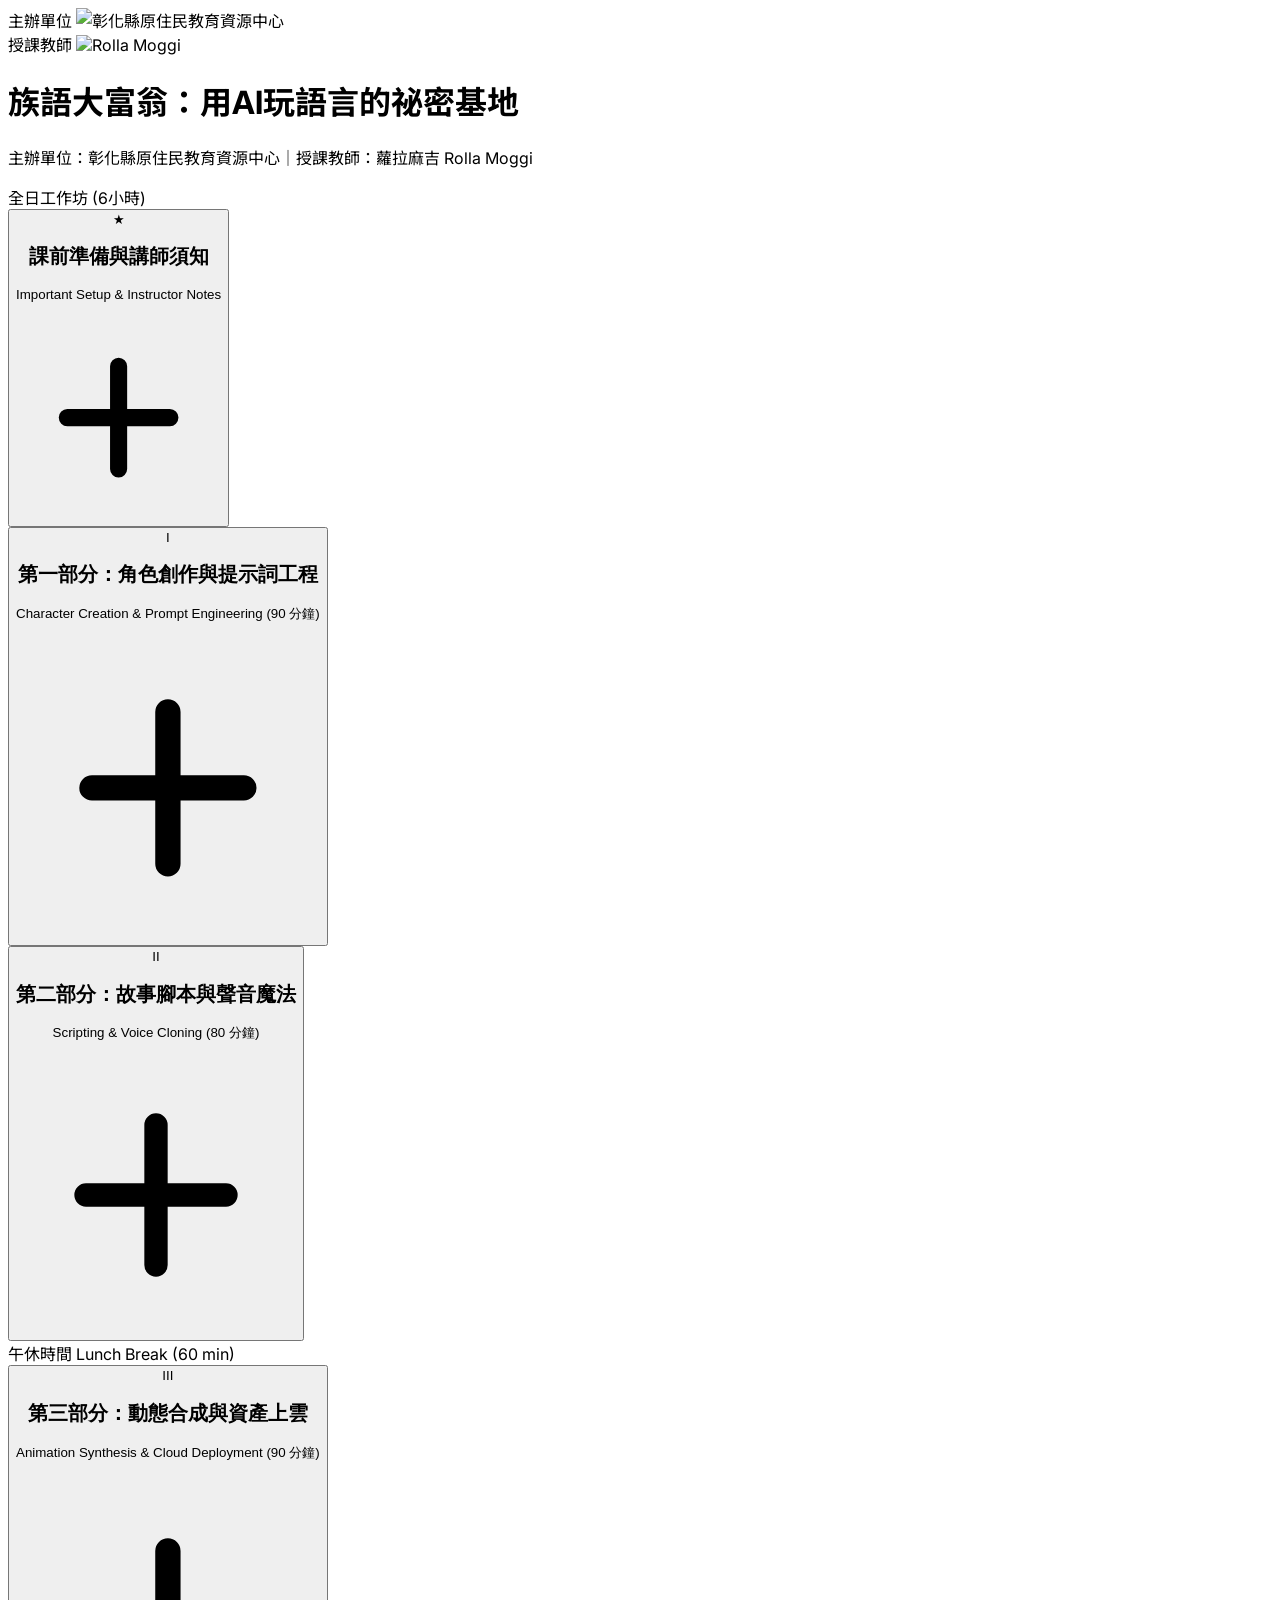
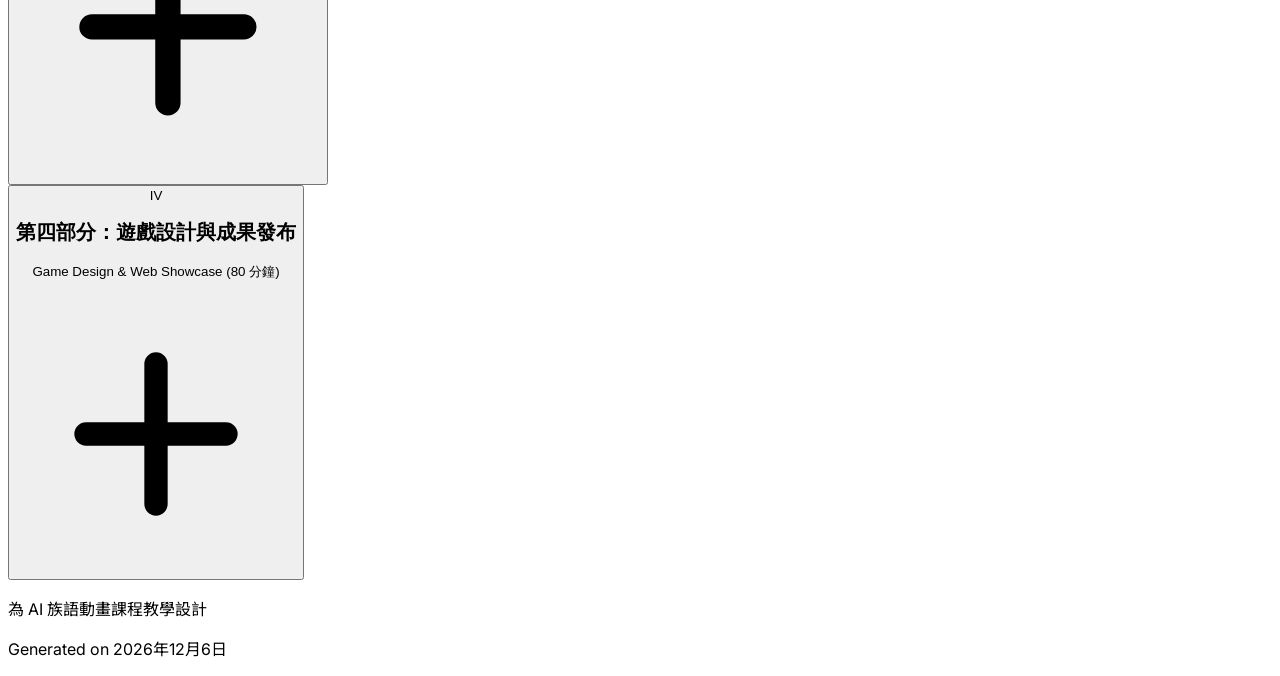
==== index.html @ 79b9aa88 "Add files via upload Signed-off-by: rollamoggi123 <rollamoggi123@gmail.com>" ====
<!DOCTYPE html>
<html lang="zh-Hant">
<head>
    <meta charset="UTF-8">
    <meta name="viewport" content="width=device-width, initial-scale=1.0">
    <!-- 加入 SEO 與社群分享設定 (Open Graph) -->
    <meta name="description" content="彰化縣原住民教育資源中心主辦 - 6小時 AI 族語動畫全日工作坊課程大綱">
    <meta property="og:title" content="族語大富翁：用AI玩語言的祕密基地">
    <meta property="og:description" content="結合 ChatGPT, Hedra, 與 Gemini 的 AI 族語教學實戰工作坊">
    <meta property="og:image" content="https://res.cloudinary.com/dm1ksvptk/image/upload/v1769481201/LOGO_%E5%BD%B0%E5%8C%96%E5%8E%9F%E6%95%99Gemini_Generated_Image_kvk663kvk663kvk6_bbpte6.png">
    <meta property="og:url" content=""> <!-- 部署後可填入網址 -->
    <meta property="og:type" content="website">

    <title>互動式AI族語動畫課程大綱 (6小時版)</title>
    <script src="https://cdn.tailwindcss.com"></script>
    <link href="https://fonts.googleapis.com/css2?family=Inter:wght@400;500;600;700&family=Noto+Sans+TC:wght@400;500;700&display=swap" rel="stylesheet">
    <style>
        body {
            font-family: 'Inter', 'Noto Sans TC', sans-serif;
        }
        .accordion-content {
            max-height: 0;
            overflow: hidden;
            transition: max-height 0.5s ease-out, padding 0.5s ease-out;
            padding: 0 1.5rem;
        }
        .accordion-button.active + .accordion-content {
            max-height: 1500px; /* Increased for expanded content */
            padding: 1rem 1.5rem 1.5rem;
        }
        .icon-plus {
            transition: transform 0.3s ease-in-out;
        }
        .accordion-button.active .icon-plus {
            transform: rotate(45deg);
        }
    </style>
</head>
<body class="bg-gray-100 dark:bg-gray-900 text-gray-800 dark:text-gray-200 p-4 sm:p-6 md:p-8">
    <div class="max-w-4xl mx-auto">
        <header class="text-center mb-8">
             <!-- Logos Area -->
             <div class="flex justify-center items-end gap-4 sm:gap-8 mb-4 flex-wrap">
                <div class="flex flex-col items-center group">
                    <span class="text-xs text-gray-500 dark:text-gray-400 mb-1 opacity-0 group-hover:opacity-100 transition-opacity">主辦單位</span>
                    <img src="https://res.cloudinary.com/dm1ksvptk/image/upload/v1769481201/LOGO_%E5%BD%B0%E5%8C%96%E5%8E%9F%E6%95%99Gemini_Generated_Image_kvk663kvk663kvk6_bbpte6.png" alt="彰化縣原住民教育資源中心" class="h-20 sm:h-24 w-auto object-contain rounded-lg shadow-sm hover:scale-105 transition-transform duration-300">
                </div>
                <div class="flex flex-col items-center group">
                    <span class="text-xs text-gray-500 dark:text-gray-400 mb-1 opacity-0 group-hover:opacity-100 transition-opacity">授課教師</span>
                    <img src="https://res.cloudinary.com/dm1ksvptk/image/upload/v1749659604/vxem1akzssudvs0neffn.png" alt="Rolla Moggi" class="h-20 sm:h-24 w-auto object-contain rounded-full shadow-sm hover:scale-105 transition-transform duration-300">
                </div>
            </div>

            <h1 class="text-3xl sm:text-4xl font-bold text-gray-900 dark:text-white">族語大富翁：用AI玩語言的祕密基地</h1>
            <p class="mt-3 text-lg text-gray-600 dark:text-gray-400">主辦單位：彰化縣原住民教育資源中心｜授課教師：蘿拉麻吉 Rolla Moggi</p>
            <div class="mt-4 inline-block bg-blue-100 dark:bg-blue-900 text-blue-800 dark:text-blue-200 px-4 py-1 rounded-full text-sm font-semibold">
                全日工作坊 (6小時)
            </div>
        </header>

        <div id="course-accordion" class="space-y-4">
            
            <!-- 課前準備 -->
            <div class="bg-white dark:bg-gray-800 rounded-xl shadow-md overflow-hidden border border-yellow-300 dark:border-yellow-700">
                <button class="accordion-button w-full text-left p-5 flex justify-between items-center bg-yellow-50 dark:bg-yellow-900/30 hover:bg-yellow-100 dark:hover:bg-yellow-900/50 transition-colors duration-300">
                    <div class="flex items-center">
                         <span class="text-yellow-500 dark:text-yellow-400 font-bold mr-4 text-xl">★</span>
                        <div>
                            <h2 class="text-lg sm:text-xl font-semibold text-yellow-800 dark:text-yellow-200">課前準備與講師須知</h2>
                            <p class="text-sm text-yellow-600 dark:text-yellow-400">Important Setup & Instructor Notes</p>
                        </div>
                    </div>
                    <div class="icon-container relative w-6 h-6">
                        <svg class="icon-plus absolute inset-0 w-6 h-6 text-yellow-500" fill="none" stroke="currentColor" viewBox="0 0 24 24" xmlns="http://www.w3.org/2000/svg"><path stroke-linecap="round" stroke-linejoin="round" stroke-width="2" d="M12 6v12m6-6H6"></path></svg>
                    </div>
                </button>
                <div class="accordion-content">
                    <div class="space-y-4">
                        <div>
                            <h3 class="font-semibold text-md text-yellow-700 dark:text-yellow-300">學員課前準備：</h3>
                            <p class="text-sm mt-1">務必請學員提前註冊好所有會用到的平台帳號，這會省下大量的課堂時間。</p>
                            <ul class="list-disc list-inside mt-2 space-y-1 text-sm">
                                <li><a href="https://chat.openai.com/" target="_blank" class="text-blue-600 dark:text-blue-400 hover:underline">ChatGPT</a> (或 Copilot)</li>
                                <li><a href="https://gemini.google.com/" target="_blank" class="text-blue-600 dark:text-blue-400 hover:underline">Gemini</a></li>
                                <li><a href="https://aistudio.google.com/" target="_blank" class="text-blue-600 dark:text-blue-400 hover:underline">Google AI Studio</a></li>
                                <li><a href="https://www.canva.com/" target="_blank" class="text-blue-600 dark:text-blue-400 hover:underline">Canva</a></li>
                                <li><a href="https://www.hedra.com/" target="_blank" class="text-blue-600 dark:text-blue-400 hover:underline">Hedra</a></li>
                                <li><a href="https://cloudinary.com/" target="_blank" class="text-blue-600 dark:text-blue-400 hover:underline">Cloudinary</a></li>
                                <li><a href="https://github.com/" target="_blank" class="text-blue-600 dark:text-blue-400 hover:underline">GitHub</a></li>
                            </ul>
                        </div>
                         <div class="pt-4 border-t border-gray-200 dark:border-gray-700">
                            <h3 class="font-semibold text-md text-yellow-700 dark:text-yellow-300">講師備課須知：</h3>
                             <ul class="list-disc list-inside mt-2 space-y-1 text-sm">
                                <li><strong>長輩教學重點</strong>：操作步驟需拆解得非常細，並預留「忘記密碼」與「找不到下載檔案」的救援時間。</li>
                                <li><strong>HTML 樣板</strong>：提前準備好簡單易懂的 HTML 樣板，降低程式碼恐懼感。</li>
                             </ul>
                        </div>
                    </div>
                </div>
            </div>

            <!-- 第一部分：上午場 A -->
            <div class="bg-white dark:bg-gray-800 rounded-xl shadow-md overflow-hidden border border-blue-200 dark:border-blue-800">
                <button class="accordion-button w-full text-left p-5 flex justify-between items-center bg-blue-50 dark:bg-blue-900/30 hover:bg-blue-100 dark:hover:bg-blue-900/50 transition-colors duration-300">
                    <div class="flex items-center">
                         <span class="text-blue-500 dark:text-blue-400 font-bold mr-4 text-xl">I</span>
                        <div>
                            <h2 class="text-lg sm:text-xl font-semibold text-blue-800 dark:text-blue-200">第一部分：角色創作與提示詞工程</h2>
                            <p class="text-sm text-blue-600 dark:text-blue-400">Character Creation & Prompt Engineering (90 分鐘)</p>
                        </div>
                    </div>
                    <div class="icon-container relative w-6 h-6">
                        <svg class="icon-plus absolute inset-0 w-6 h-6 text-blue-500" fill="none" stroke="currentColor" viewBox="0 0 24 24" xmlns="http://www.w3.org/2000/svg"><path stroke-linecap="round" stroke-linejoin="round" stroke-width="2" d="M12 6v12m6-6H6"></path></svg>
                    </div>
                </button>
                <div class="accordion-content">
                    <div class="space-y-4">
                        <div class="p-4 border-l-4 border-blue-300 dark:border-blue-600 bg-gray-50 dark:bg-gray-800/50 rounded-r-lg">
                            <h3 class="font-semibold text-md">▶︎ 暖身與概念 (20 分鐘)</h3>
                            <p class="text-sm mt-1">展示 AI 族語教學應用案例，建立學習信心。</p>
                        </div>
                        <div class="p-4 border-l-4 border-blue-300 dark:border-blue-600 bg-gray-50 dark:bg-gray-800/50 rounded-r-lg">
                            <h3 class="font-semibold text-md">▶︎ 步驟一：提示詞詠唱術 (30 分鐘)</h3>
                            <p class="text-sm mt-1">重點教學：如何用精確的語言描述族服特徵、年齡與神韻。練習「修正」AI 畫錯的部分。</p>
                            <div class="mt-3 pt-3 border-t border-gray-200 dark:border-gray-700 text-sm">
                                <span class="font-medium text-blue-700 dark:text-blue-300">📚 資源：</span>
                                <ul class="list-disc list-inside mt-1 space-y-1 text-gray-600 dark:text-gray-400 ml-2">
                                    <li><a href="https://docs.google.com/document/d/1YolrTkwIvN2aVj6WYMJTkmihv3d26CLNy8HTfjhIkKo/edit?usp=sharing" target="_blank" class="text-blue-600 hover:underline">角色生成提示詞參考</a></li>
                                    <li><a href="https://docs.google.com/document/d/1Yem59fyk9-yr6e-SzUT-npvM9tzFxgOhCNn3U-VPHw8/edit?usp=sharing" target="_blank" class="text-blue-600 hover:underline">Google 員工內部 AI 指令密技</a></li>
                                </ul>
                            </div>
                        </div>
                        <div class="p-4 border-l-4 border-blue-300 dark:border-blue-600 bg-gray-50 dark:bg-gray-800/50 rounded-r-lg">
                            <h3 class="font-semibold text-md">▶︎ 步驟二：角色定裝與去背 (40 分鐘)</h3>
                            <p class="text-sm mt-1">產出滿意的角色圖片，並進行去背處理，為動畫做準備。</p>
                             <div class="text-sm mt-2 font-medium flex flex-wrap gap-2 items-center">
                                <span>🛠️ 工具：</span>
                                <a href="https://chat.openai.com/" target="_blank" class="hover:underline group">
                                    <span class="bg-gray-200 dark:bg-gray-700 text-gray-700 dark:text-gray-300 px-2 py-1 rounded-md text-xs group-hover:bg-gray-300 dark:group-hover:bg-gray-600 transition-colors">ChatGPT</span>
                                </a>
                                <a href="https://copilot.microsoft.com/" target="_blank" class="hover:underline group">
                                    <span class="bg-gray-200 dark:bg-gray-700 text-gray-700 dark:text-gray-300 px-2 py-1 rounded-md text-xs group-hover:bg-gray-300 dark:group-hover:bg-gray-600 transition-colors">Copilot</span>
                                </a>
                                <a href="https://gemini.google.com/" target="_blank" class="hover:underline group">
                                    <span class="bg-gray-200 dark:bg-gray-700 text-gray-700 dark:text-gray-300 px-2 py-1 rounded-md text-xs group-hover:bg-gray-300 dark:group-hover:bg-gray-600 transition-colors">Gemini</span>
                                </a>
                                <a href="#" target="_blank" class="hover:underline group" title="請確認連結">
                                    <span class="bg-gray-200 dark:bg-gray-700 text-gray-700 dark:text-gray-300 px-2 py-1 rounded-md text-xs group-hover:bg-gray-300 dark:group-hover:bg-gray-600 transition-colors">NanoBanana</span>
                                </a>
                                <a href="https://www.canva.com/" target="_blank" class="hover:underline group">
                                    <span class="bg-gray-200 dark:bg-gray-700 text-gray-700 dark:text-gray-300 px-2 py-1 rounded-md text-xs group-hover:bg-gray-300 dark:group-hover:bg-gray-600 transition-colors">Canva</span>
                                </a>
                                <a href="https://www.remove.bg/zh-tw" target="_blank" class="hover:underline group">
                                    <span class="bg-gray-200 dark:bg-gray-700 text-gray-700 dark:text-gray-300 px-2 py-1 rounded-md text-xs group-hover:bg-gray-300 dark:group-hover:bg-gray-600 transition-colors">Remove.bg (去背)</span>
                                </a>
                             </div>
                             <div class="mt-2 text-sm text-gray-500">
                                <a href="https://drive.google.com/drive/folders/1327STRT4msWggUVbdrwR_xo910FMSlSG?usp=sharing" target="_blank" class="text-blue-600 hover:underline">📚 AI 人像圖片素材包</a>
                             </div>
                        </div>
                    </div>
                </div>
            </div>

            <!-- 第二部分：上午場 B -->
            <div class="bg-white dark:bg-gray-800 rounded-xl shadow-md overflow-hidden border border-teal-200 dark:border-teal-800">
                <button class="accordion-button w-full text-left p-5 flex justify-between items-center bg-teal-50 dark:bg-teal-900/30 hover:bg-teal-100 dark:hover:bg-teal-900/50 transition-colors duration-300">
                     <div class="flex items-center">
                         <span class="text-teal-500 dark:text-teal-400 font-bold mr-4 text-xl">II</span>
                        <div>
                            <h2 class="text-lg sm:text-xl font-semibold text-teal-800 dark:text-teal-200">第二部分：故事腳本與聲音魔法</h2>
                            <p class="text-sm text-teal-600 dark:text-teal-400">Scripting & Voice Cloning (80 分鐘)</p>
                        </div>
                    </div>
                    <div class="icon-container relative w-6 h-6">
                        <svg class="icon-plus absolute inset-0 w-6 h-6 text-teal-500" fill="none" stroke="currentColor" viewBox="0 0 24 24" xmlns="http://www.w3.org/2000/svg"><path stroke-linecap="round" stroke-linejoin="round" stroke-width="2" d="M12 6v12m6-6H6"></path></svg>
                    </div>
                </button>
                <div class="accordion-content">
                     <div class="space-y-4">
                        <div class="p-4 border-l-4 border-teal-300 dark:border-teal-600 bg-gray-50 dark:bg-gray-800/50 rounded-r-lg">
                            <h3 class="font-semibold text-md">▶︎ 步驟三：AI 協作故事腳本 (40 分鐘)</h3>
                            <p class="text-sm mt-1">任務：不只是圖片，讓 AI 幫忙想出符合角色設定的族語短對話或自我介紹。</p>
                            <p class="text-sm mt-2 text-gray-500">重點：練習將中文腳本翻譯或轉換為族語羅馬拼音。</p>
                            <div class="mt-3 pt-3 border-t border-gray-200 dark:border-gray-700 text-sm">
                                <span class="font-medium text-teal-700 dark:text-teal-300">📚 學習資源：</span>
                                <a href="https://drive.google.com/drive/folders/13qNGY7TPjQOXdtBwtE3e0mCY3dF30HU4?usp=sharing" target="_blank" class="ml-2 text-blue-600 hover:underline">族語學習詞表下載區 (Google Drive)</a>
                            </div>
                        </div>
                        <div class="p-4 border-l-4 border-teal-300 dark:border-teal-600 bg-gray-50 dark:bg-gray-800/50 rounded-r-lg">
                            <h3 class="font-semibold text-md">▶︎ 步驟四：聲音採集與處理 (40 分鐘)</h3>
                            <p class="text-sm mt-1">任務：錄製乾淨的族語聲音，或使用 AI 變聲。</p>
                             <div class="text-sm mt-2 font-medium flex flex-wrap gap-2 items-center">
                                <span>🛠️ 工具：</span>
                                <a href="https://drive.google.com/drive/folders/15dzIf-UBqyabh5af4b3jmSnvOJ5vylke?usp=sharing" target="_blank" class="hover:underline group">
                                    <span class="bg-gray-200 dark:bg-gray-700 text-gray-700 dark:text-gray-300 px-2 py-1 rounded-md text-xs group-hover:bg-gray-300 dark:group-hover:bg-gray-600 transition-colors">Wootechy VoxBox (軟體下載)</span>
                                </a>
                                <span class="bg-gray-200 dark:bg-gray-700 text-gray-700 dark:text-gray-300 px-2 py-1 rounded-md text-xs">手機錄音</span>
                             </div>
                             <div class="mt-3 pt-3 border-t border-gray-200 dark:border-gray-700 text-sm">
                                <span class="font-medium text-teal-700 dark:text-teal-300">🎵 音樂資源：</span>
                                <a href="https://drive.google.com/drive/folders/1CYfbmOlqzFkT81tid8KomZIsoq4irznL?usp=sharing" target="_blank" class="ml-2 text-blue-600 hover:underline">遊戲背景音樂素材 (Google Drive)</a>
                             </div>
                        </div>
                    </div>
                </div>
            </div>

            <!-- 中場休息分隔 -->
            <div class="flex items-center justify-center py-4">
                <div class="h-px bg-gray-300 w-full max-w-[100px]"></div>
                <span class="px-4 text-sm text-gray-500 font-medium">午休時間 Lunch Break (60 min)</span>
                <div class="h-px bg-gray-300 w-full max-w-[100px]"></div>
            </div>

            <!-- 第三部分：下午場 A -->
            <div class="bg-white dark:bg-gray-800 rounded-xl shadow-md overflow-hidden border border-green-200 dark:border-green-800">
                <button class="accordion-button w-full text-left p-5 flex justify-between items-center bg-green-50 dark:bg-green-900/30 hover:bg-green-100 dark:hover:bg-green-900/50 transition-colors duration-300">
                    <div class="flex items-center">
                         <span class="text-green-500 dark:text-green-400 font-bold mr-4 text-xl">III</span>
                        <div>
                           <h2 class="text-lg sm:text-xl font-semibold text-green-800 dark:text-green-200">第三部分：動態合成與資產上雲</h2>
                           <p class="text-sm text-green-600 dark:text-green-400">Animation Synthesis & Cloud Deployment (90 分鐘)</p>
                        </div>
                    </div>
                     <div class="icon-container relative w-6 h-6">
                        <svg class="icon-plus absolute inset-0 w-6 h-6 text-green-500" fill="none" stroke="currentColor" viewBox="0 0 24 24" xmlns="http://www.w3.org/2000/svg"><path stroke-linecap="round" stroke-linejoin="round" stroke-width="2" d="M12 6v12m6-6H6"></path></svg>
                    </div>
                </button>
                <div class="accordion-content">
                    <div class="space-y-4">
                        <div class="p-4 border-l-4 border-green-300 dark:border-green-600 bg-gray-50 dark:bg-gray-800/50 rounded-r-lg">
                            <h3 class="font-semibold text-md">▶︎ 步驟五：Hedra 魔法實作 (60 分鐘)</h3>
                            <p class="text-sm mt-1">任務：這是最關鍵的步驟。將圖片與聲音合成。預留時間讓學員反覆嘗試不同的表情設定。</p>
                            <div class="text-sm mt-2 font-medium flex flex-wrap gap-2 items-center">
                                <span>🛠️ 工具：</span>
                                <a href="https://www.hedra.com/" target="_blank" class="hover:underline group">
                                    <span class="bg-gray-200 dark:bg-gray-700 text-gray-700 dark:text-gray-300 px-2 py-1 rounded-md text-xs group-hover:bg-gray-300 dark:group-hover:bg-gray-600 transition-colors">Hedra</span>
                                </a>
                            </div>
                            <div class="mt-2 text-sm text-gray-500 flex flex-col gap-1">
                                <a href="https://drive.google.com/file/d/1NzuAhzE0l08aRgyXBUDw5YUIGXrBXybj/view?usp=sharing" target="_blank" class="text-blue-600 hover:underline">📚 Hedra 教學簡報 (Google Drive)</a>
                                <a href="https://drive.google.com/drive/folders/1dJHP1iwT9_ylzWpLcaaMY5v8KEX09vRf" target="_blank" class="text-blue-600 hover:underline">🎬 Hedra 影片範例 (Google Drive)</a>
                            </div>
                        </div>
                        <div class="p-4 border-l-4 border-green-300 dark:border-green-600 bg-gray-50 dark:bg-gray-800/50 rounded-r-lg">
                            <h3 class="font-semibold text-md">▶︎ 步驟六：Cloudinary 雲端管理 (30 分鐘)</h3>
                            <p class="text-sm mt-1">任務：取得影片網址。這步驟較技術性，需一步步帶領操作。</p>
                            <div class="text-sm mt-2 font-medium flex flex-wrap gap-2 items-center">
                                <span>🛠️ 工具：</span>
                                <a href="https://cloudinary.com/" target="_blank" class="hover:underline group">
                                    <span class="bg-gray-200 dark:bg-gray-700 text-gray-700 dark:text-gray-300 px-2 py-1 rounded-md text-xs group-hover:bg-gray-300 dark:group-hover:bg-gray-600 transition-colors">Cloudinary</span>
                                </a>
                            </div>
                            <div class="mt-2 text-sm text-gray-500">
                                <a href="https://drive.google.com/file/d/1RG8s58mrq0LrzqDYGA7F5GdKfV0kDIGI/view?usp=sharing" target="_blank" class="text-blue-600 hover:underline">📚 Cloudinary 教學簡報 (Google Drive)</a>
                            </div>
                        </div>
                    </div>
                </div>
            </div>

             <!-- 第四部分：下午場 B -->
             <div class="bg-white dark:bg-gray-800 rounded-xl shadow-md overflow-hidden border border-purple-200 dark:border-purple-800">
                <button class="accordion-button w-full text-left p-5 flex justify-between items-center bg-purple-50 dark:bg-purple-900/30 hover:bg-purple-100 dark:hover:bg-purple-900/50 transition-colors duration-300">
                    <div class="flex items-center">
                         <span class="text-purple-500 dark:text-purple-400 font-bold mr-4 text-xl">IV</span>
                        <div>
                           <h2 class="text-lg sm:text-xl font-semibold text-purple-800 dark:text-purple-200">第四部分：遊戲設計與成果發布</h2>
                           <p class="text-sm text-purple-600 dark:text-purple-400">Game Design & Web Showcase (80 分鐘)</p>
                        </div>
                    </div>
                     <div class="icon-container relative w-6 h-6">
                        <svg class="icon-plus absolute inset-0 w-6 h-6 text-purple-500" fill="none" stroke="currentColor" viewBox="0 0 24 24" xmlns="http://www.w3.org/2000/svg"><path stroke-linecap="round" stroke-linejoin="round" stroke-width="2" d="M12 6v12m6-6H6"></path></svg>
                    </div>
                </button>
                <div class="accordion-content">
                    <div class="space-y-4">
                        <div class="p-4 border-l-4 border-purple-300 dark:border-purple-600 bg-gray-50 dark:bg-gray-800/50 rounded-r-lg">
                            <h3 class="font-semibold text-md">▶︎ 步驟七：Gemini 遊戲企劃 (30 分鐘)</h3>
                            <p class="text-sm mt-1">任務：上傳角色，讓 AI 設計大富翁的「機會」與「命運」卡牌內容。</p>
                            <p class="text-sm mt-2 font-medium">🛠️ 工具：
                                <a href="https://gemini.google.com/" target="_blank" class="hover:underline"><span class="bg-gray-200 dark:bg-gray-700 text-gray-700 dark:text-gray-300 px-2 py-1 rounded-md text-xs">Gemini</span></a>
                            </p>
                        </div>
                        <div class="p-4 border-l-4 border-purple-300 dark:border-purple-600 bg-gray-50 dark:bg-gray-800/50 rounded-r-lg">
                            <h3 class="font-semibold text-md">▶︎ 步驟八：網頁組合與上線 (30 分鐘)</h3>
                            <p class="text-sm mt-1">任務：修改 HTML 參數，將自己的影片與文字放入網頁，並使用 GitHub Pages 發布。</p>
                            <div class="text-sm mt-2 font-medium flex flex-wrap gap-2 items-center">
                                <span>🛠️ 工具：</span>
                                <a href="https://docs.github.com/en/pages" target="_blank" class="hover:underline group">
                                    <span class="bg-gray-200 dark:bg-gray-700 text-gray-700 dark:text-gray-300 px-2 py-1 rounded-md text-xs group-hover:bg-gray-300 dark:group-hover:bg-gray-600 transition-colors">GitHub Pages</span>
                                </a>
                            </div>
                            <div class="mt-3 pt-3 border-t border-gray-200 dark:border-gray-700 text-sm flex flex-col gap-1">
                                <div>
                                    <span class="font-medium text-purple-700 dark:text-purple-300">📚 教學資源：</span>
                                    <a href="https://drive.google.com/file/d/19VWT2pV-6NrXyh7GZ5gyoO6XxxxnS0-c/view?usp=drive_link" target="_blank" class="ml-1 text-blue-600 hover:underline">GitHub 架設網站教學簡報 (Google Drive)</a>
                                </div>
                                <div>
                                     <span class="font-medium text-purple-700 dark:text-purple-300">🎲 素材資源：</span>
                                     <a href="https://drive.google.com/drive/folders/1vQIi8bGxSQfjpTNHRRIN8Bl_JaZ1N6Ei?usp=sharing" target="_blank" class="ml-1 text-blue-600 hover:underline">骰子圖片素材包 (Google Drive)</a>
                                </div>
                            </div>
                        </div>
                        <div class="p-4 border-l-4 border-purple-300 dark:border-purple-600 bg-gray-50 dark:bg-gray-800/50 rounded-r-lg">
                            <h3 class="font-semibold text-md">▶︎ 成果發表與大合照 (20 分鐘)</h3>
                             <p class="text-sm mt-1">任務：互相掃描 QR Code 體驗彼此的遊戲。</p>
                             <div class="mt-3 pt-3 border-t border-gray-200 dark:border-gray-700 text-sm">
                                <span class="font-medium text-purple-700 dark:text-purple-300">🏆 成果範例：</span>
                                <a href="https://pangcah-monopoly-35892743414.us-west1.run.app/" target="_blank" class="ml-2 text-blue-600 hover:underline">成果大富翁網站 1 (範例)</a>
                             </div>
                        </div>
                    </div>
                </div>
            </div>

        </div>

        <footer class="text-center mt-10 text-sm text-gray-500 dark:text-gray-400">
            <p>為 AI 族語動畫課程教學設計</p>
            <p>Generated on <span id="generation-date"></span></p>
        </footer>
    </div>

    <script>
        document.addEventListener('DOMContentLoaded', function () {
            const accordionButtons = document.querySelectorAll('.accordion-button');

            accordionButtons.forEach(button => {
                button.addEventListener('click', () => {
                    button.classList.toggle('active');
                });
            });

            // Set generation date
            const dateElement = document.getElementById('generation-date');
            if(dateElement) {
                dateElement.textContent = new Date().toLocaleDateString('zh-TW', {
                    year: 'numeric',
                    month: 'long',
                    day: 'numeric'
                });
            }
        });
    </script>
</body>
</html>
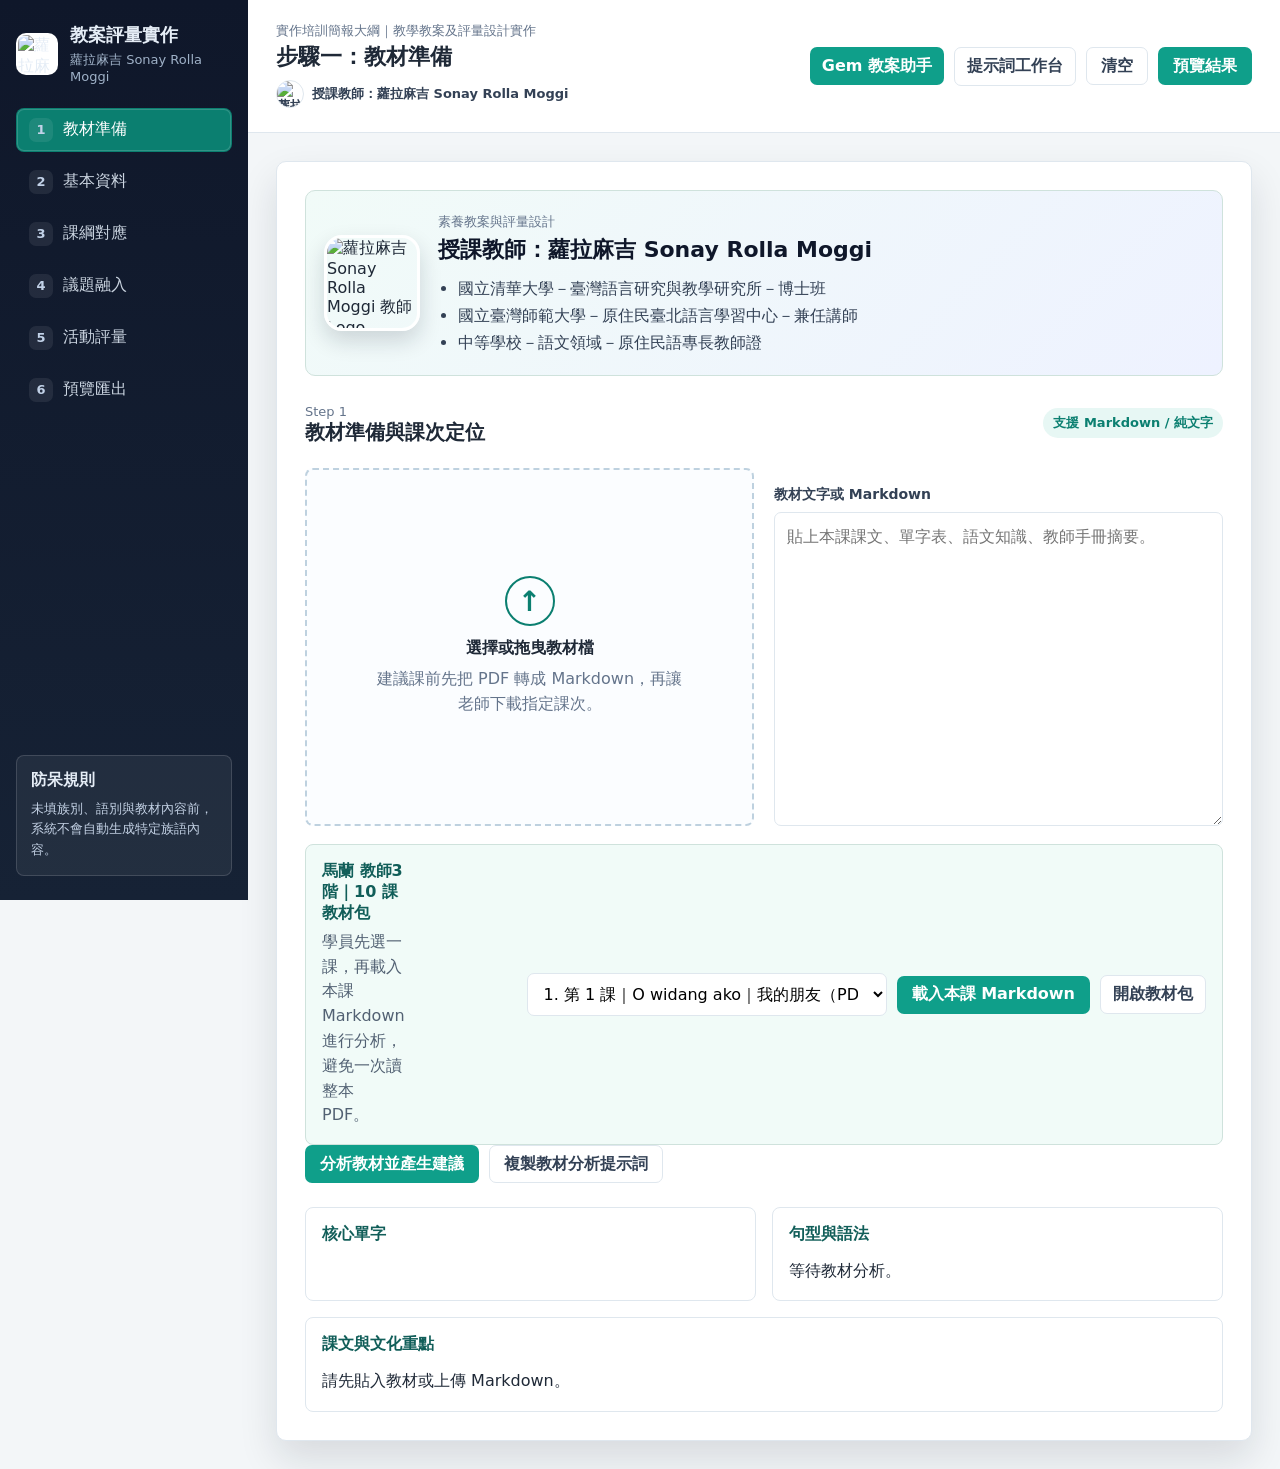
==== commit da1f9637: "Deploy teaching lesson planning site" ====
--- a/index.html
+++ b/index.html
@@ -1,349 +1,334 @@
-<!DOCTYPE html>
-<html lang="zh-Hant">
-<head>
-    <meta charset="UTF-8">
-    <meta name="viewport" content="width=device-width, initial-scale=1.0">
-    <!-- 加入 SEO 與社群分享設定 (Open Graph) -->
-    <meta name="description" content="彰化縣原住民教育資源中心主辦 - 6小時 AI 族語動畫全日工作坊課程大綱">
-    <meta property="og:title" content="族語大富翁：用AI玩語言的祕密基地">
-    <meta property="og:description" content="結合 ChatGPT, Hedra, 與 Gemini 的 AI 族語教學實戰工作坊">
-    <meta property="og:image" content="https://res.cloudinary.com/dm1ksvptk/image/upload/v1769481201/LOGO_%E5%BD%B0%E5%8C%96%E5%8E%9F%E6%95%99Gemini_Generated_Image_kvk663kvk663kvk6_bbpte6.png">
-    <meta property="og:url" content=""> <!-- 部署後可填入網址 -->
-    <meta property="og:type" content="website">
-
-    <title>互動式AI族語動畫課程大綱 (6小時版)</title>
-    <script src="https://cdn.tailwindcss.com"></script>
-    <link href="https://fonts.googleapis.com/css2?family=Inter:wght@400;500;600;700&family=Noto+Sans+TC:wght@400;500;700&display=swap" rel="stylesheet">
-    <style>
-        body {
-            font-family: 'Inter', 'Noto Sans TC', sans-serif;
-        }
-        .accordion-content {
-            max-height: 0;
-            overflow: hidden;
-            transition: max-height 0.5s ease-out, padding 0.5s ease-out;
-            padding: 0 1.5rem;
-        }
-        .accordion-button.active + .accordion-content {
-            max-height: 1500px; /* Increased for expanded content */
-            padding: 1rem 1.5rem 1.5rem;
-        }
-        .icon-plus {
-            transition: transform 0.3s ease-in-out;
-        }
-        .accordion-button.active .icon-plus {
-            transform: rotate(45deg);
-        }
-    </style>
-</head>
-<body class="bg-gray-100 dark:bg-gray-900 text-gray-800 dark:text-gray-200 p-4 sm:p-6 md:p-8">
-    <div class="max-w-4xl mx-auto">
-        <header class="text-center mb-8">
-             <!-- Logos Area -->
-             <div class="flex justify-center items-end gap-4 sm:gap-8 mb-4 flex-wrap">
-                <div class="flex flex-col items-center group">
-                    <span class="text-xs text-gray-500 dark:text-gray-400 mb-1 opacity-0 group-hover:opacity-100 transition-opacity">主辦單位</span>
-                    <img src="https://res.cloudinary.com/dm1ksvptk/image/upload/v1769481201/LOGO_%E5%BD%B0%E5%8C%96%E5%8E%9F%E6%95%99Gemini_Generated_Image_kvk663kvk663kvk6_bbpte6.png" alt="彰化縣原住民教育資源中心" class="h-20 sm:h-24 w-auto object-contain rounded-lg shadow-sm hover:scale-105 transition-transform duration-300">
-                </div>
-                <div class="flex flex-col items-center group">
-                    <span class="text-xs text-gray-500 dark:text-gray-400 mb-1 opacity-0 group-hover:opacity-100 transition-opacity">授課教師</span>
-                    <img src="https://res.cloudinary.com/dm1ksvptk/image/upload/v1749659604/vxem1akzssudvs0neffn.png" alt="Rolla Moggi" class="h-20 sm:h-24 w-auto object-contain rounded-full shadow-sm hover:scale-105 transition-transform duration-300">
-                </div>
-            </div>
-
-            <h1 class="text-3xl sm:text-4xl font-bold text-gray-900 dark:text-white">族語大富翁：用AI玩語言的祕密基地</h1>
-            <p class="mt-3 text-lg text-gray-600 dark:text-gray-400">主辦單位：彰化縣原住民教育資源中心｜授課教師：蘿拉麻吉 Rolla Moggi</p>
-            <div class="mt-4 inline-block bg-blue-100 dark:bg-blue-900 text-blue-800 dark:text-blue-200 px-4 py-1 rounded-full text-sm font-semibold">
-                全日工作坊 (6小時)
-            </div>
-        </header>
-
-        <div id="course-accordion" class="space-y-4">
-            
-            <!-- 課前準備 -->
-            <div class="bg-white dark:bg-gray-800 rounded-xl shadow-md overflow-hidden border border-yellow-300 dark:border-yellow-700">
-                <button class="accordion-button w-full text-left p-5 flex justify-between items-center bg-yellow-50 dark:bg-yellow-900/30 hover:bg-yellow-100 dark:hover:bg-yellow-900/50 transition-colors duration-300">
-                    <div class="flex items-center">
-                         <span class="text-yellow-500 dark:text-yellow-400 font-bold mr-4 text-xl">★</span>
-                        <div>
-                            <h2 class="text-lg sm:text-xl font-semibold text-yellow-800 dark:text-yellow-200">課前準備與講師須知</h2>
-                            <p class="text-sm text-yellow-600 dark:text-yellow-400">Important Setup & Instructor Notes</p>
-                        </div>
-                    </div>
-                    <div class="icon-container relative w-6 h-6">
-                        <svg class="icon-plus absolute inset-0 w-6 h-6 text-yellow-500" fill="none" stroke="currentColor" viewBox="0 0 24 24" xmlns="http://www.w3.org/2000/svg"><path stroke-linecap="round" stroke-linejoin="round" stroke-width="2" d="M12 6v12m6-6H6"></path></svg>
-                    </div>
-                </button>
-                <div class="accordion-content">
-                    <div class="space-y-4">
-                        <div>
-                            <h3 class="font-semibold text-md text-yellow-700 dark:text-yellow-300">學員課前準備：</h3>
-                            <p class="text-sm mt-1">務必請學員提前註冊好所有會用到的平台帳號，這會省下大量的課堂時間。</p>
-                            <ul class="list-disc list-inside mt-2 space-y-1 text-sm">
-                                <li><a href="https://chat.openai.com/" target="_blank" class="text-blue-600 dark:text-blue-400 hover:underline">ChatGPT</a> (或 Copilot)</li>
-                                <li><a href="https://gemini.google.com/" target="_blank" class="text-blue-600 dark:text-blue-400 hover:underline">Gemini</a></li>
-                                <li><a href="https://aistudio.google.com/" target="_blank" class="text-blue-600 dark:text-blue-400 hover:underline">Google AI Studio</a></li>
-                                <li><a href="https://www.canva.com/" target="_blank" class="text-blue-600 dark:text-blue-400 hover:underline">Canva</a></li>
-                                <li><a href="https://www.hedra.com/" target="_blank" class="text-blue-600 dark:text-blue-400 hover:underline">Hedra</a></li>
-                                <li><a href="https://cloudinary.com/" target="_blank" class="text-blue-600 dark:text-blue-400 hover:underline">Cloudinary</a></li>
-                                <li><a href="https://github.com/" target="_blank" class="text-blue-600 dark:text-blue-400 hover:underline">GitHub</a></li>
-                            </ul>
-                        </div>
-                         <div class="pt-4 border-t border-gray-200 dark:border-gray-700">
-                            <h3 class="font-semibold text-md text-yellow-700 dark:text-yellow-300">講師備課須知：</h3>
-                             <ul class="list-disc list-inside mt-2 space-y-1 text-sm">
-                                <li><strong>長輩教學重點</strong>：操作步驟需拆解得非常細，並預留「忘記密碼」與「找不到下載檔案」的救援時間。</li>
-                                <li><strong>HTML 樣板</strong>：提前準備好簡單易懂的 HTML 樣板，降低程式碼恐懼感。</li>
-                             </ul>
-                        </div>
-                    </div>
-                </div>
-            </div>
-
-            <!-- 第一部分：上午場 A -->
-            <div class="bg-white dark:bg-gray-800 rounded-xl shadow-md overflow-hidden border border-blue-200 dark:border-blue-800">
-                <button class="accordion-button w-full text-left p-5 flex justify-between items-center bg-blue-50 dark:bg-blue-900/30 hover:bg-blue-100 dark:hover:bg-blue-900/50 transition-colors duration-300">
-                    <div class="flex items-center">
-                         <span class="text-blue-500 dark:text-blue-400 font-bold mr-4 text-xl">I</span>
-                        <div>
-                            <h2 class="text-lg sm:text-xl font-semibold text-blue-800 dark:text-blue-200">第一部分：角色創作與提示詞工程</h2>
-                            <p class="text-sm text-blue-600 dark:text-blue-400">Character Creation & Prompt Engineering (90 分鐘)</p>
-                        </div>
-                    </div>
-                    <div class="icon-container relative w-6 h-6">
-                        <svg class="icon-plus absolute inset-0 w-6 h-6 text-blue-500" fill="none" stroke="currentColor" viewBox="0 0 24 24" xmlns="http://www.w3.org/2000/svg"><path stroke-linecap="round" stroke-linejoin="round" stroke-width="2" d="M12 6v12m6-6H6"></path></svg>
-                    </div>
-                </button>
-                <div class="accordion-content">
-                    <div class="space-y-4">
-                        <div class="p-4 border-l-4 border-blue-300 dark:border-blue-600 bg-gray-50 dark:bg-gray-800/50 rounded-r-lg">
-                            <h3 class="font-semibold text-md">▶︎ 暖身與概念 (20 分鐘)</h3>
-                            <p class="text-sm mt-1">展示 AI 族語教學應用案例，建立學習信心。</p>
-                        </div>
-                        <div class="p-4 border-l-4 border-blue-300 dark:border-blue-600 bg-gray-50 dark:bg-gray-800/50 rounded-r-lg">
-                            <h3 class="font-semibold text-md">▶︎ 步驟一：提示詞詠唱術 (30 分鐘)</h3>
-                            <p class="text-sm mt-1">重點教學：如何用精確的語言描述族服特徵、年齡與神韻。練習「修正」AI 畫錯的部分。</p>
-                            <div class="mt-3 pt-3 border-t border-gray-200 dark:border-gray-700 text-sm">
-                                <span class="font-medium text-blue-700 dark:text-blue-300">📚 資源：</span>
-                                <ul class="list-disc list-inside mt-1 space-y-1 text-gray-600 dark:text-gray-400 ml-2">
-                                    <li><a href="https://docs.google.com/document/d/1YolrTkwIvN2aVj6WYMJTkmihv3d26CLNy8HTfjhIkKo/edit?usp=sharing" target="_blank" class="text-blue-600 hover:underline">角色生成提示詞參考</a></li>
-                                    <li><a href="https://docs.google.com/document/d/1Yem59fyk9-yr6e-SzUT-npvM9tzFxgOhCNn3U-VPHw8/edit?usp=sharing" target="_blank" class="text-blue-600 hover:underline">Google 員工內部 AI 指令密技</a></li>
-                                </ul>
-                            </div>
-                        </div>
-                        <div class="p-4 border-l-4 border-blue-300 dark:border-blue-600 bg-gray-50 dark:bg-gray-800/50 rounded-r-lg">
-                            <h3 class="font-semibold text-md">▶︎ 步驟二：角色定裝與去背 (40 分鐘)</h3>
-                            <p class="text-sm mt-1">產出滿意的角色圖片，並進行去背處理，為動畫做準備。</p>
-                             <div class="text-sm mt-2 font-medium flex flex-wrap gap-2 items-center">
-                                <span>🛠️ 工具：</span>
-                                <a href="https://chat.openai.com/" target="_blank" class="hover:underline group">
-                                    <span class="bg-gray-200 dark:bg-gray-700 text-gray-700 dark:text-gray-300 px-2 py-1 rounded-md text-xs group-hover:bg-gray-300 dark:group-hover:bg-gray-600 transition-colors">ChatGPT</span>
-                                </a>
-                                <a href="https://copilot.microsoft.com/" target="_blank" class="hover:underline group">
-                                    <span class="bg-gray-200 dark:bg-gray-700 text-gray-700 dark:text-gray-300 px-2 py-1 rounded-md text-xs group-hover:bg-gray-300 dark:group-hover:bg-gray-600 transition-colors">Copilot</span>
-                                </a>
-                                <a href="https://gemini.google.com/" target="_blank" class="hover:underline group">
-                                    <span class="bg-gray-200 dark:bg-gray-700 text-gray-700 dark:text-gray-300 px-2 py-1 rounded-md text-xs group-hover:bg-gray-300 dark:group-hover:bg-gray-600 transition-colors">Gemini</span>
-                                </a>
-                                <a href="#" target="_blank" class="hover:underline group" title="請確認連結">
-                                    <span class="bg-gray-200 dark:bg-gray-700 text-gray-700 dark:text-gray-300 px-2 py-1 rounded-md text-xs group-hover:bg-gray-300 dark:group-hover:bg-gray-600 transition-colors">NanoBanana</span>
-                                </a>
-                                <a href="https://www.canva.com/" target="_blank" class="hover:underline group">
-                                    <span class="bg-gray-200 dark:bg-gray-700 text-gray-700 dark:text-gray-300 px-2 py-1 rounded-md text-xs group-hover:bg-gray-300 dark:group-hover:bg-gray-600 transition-colors">Canva</span>
-                                </a>
-                                <a href="https://www.remove.bg/zh-tw" target="_blank" class="hover:underline group">
-                                    <span class="bg-gray-200 dark:bg-gray-700 text-gray-700 dark:text-gray-300 px-2 py-1 rounded-md text-xs group-hover:bg-gray-300 dark:group-hover:bg-gray-600 transition-colors">Remove.bg (去背)</span>
-                                </a>
-                             </div>
-                             <div class="mt-2 text-sm text-gray-500">
-                                <a href="https://drive.google.com/drive/folders/1327STRT4msWggUVbdrwR_xo910FMSlSG?usp=sharing" target="_blank" class="text-blue-600 hover:underline">📚 AI 人像圖片素材包</a>
-                             </div>
-                        </div>
-                    </div>
-                </div>
-            </div>
-
-            <!-- 第二部分：上午場 B -->
-            <div class="bg-white dark:bg-gray-800 rounded-xl shadow-md overflow-hidden border border-teal-200 dark:border-teal-800">
-                <button class="accordion-button w-full text-left p-5 flex justify-between items-center bg-teal-50 dark:bg-teal-900/30 hover:bg-teal-100 dark:hover:bg-teal-900/50 transition-colors duration-300">
-                     <div class="flex items-center">
-                         <span class="text-teal-500 dark:text-teal-400 font-bold mr-4 text-xl">II</span>
-                        <div>
-                            <h2 class="text-lg sm:text-xl font-semibold text-teal-800 dark:text-teal-200">第二部分：故事腳本與聲音魔法</h2>
-                            <p class="text-sm text-teal-600 dark:text-teal-400">Scripting & Voice Cloning (80 分鐘)</p>
-                        </div>
-                    </div>
-                    <div class="icon-container relative w-6 h-6">
-                        <svg class="icon-plus absolute inset-0 w-6 h-6 text-teal-500" fill="none" stroke="currentColor" viewBox="0 0 24 24" xmlns="http://www.w3.org/2000/svg"><path stroke-linecap="round" stroke-linejoin="round" stroke-width="2" d="M12 6v12m6-6H6"></path></svg>
-                    </div>
-                </button>
-                <div class="accordion-content">
-                     <div class="space-y-4">
-                        <div class="p-4 border-l-4 border-teal-300 dark:border-teal-600 bg-gray-50 dark:bg-gray-800/50 rounded-r-lg">
-                            <h3 class="font-semibold text-md">▶︎ 步驟三：AI 協作故事腳本 (40 分鐘)</h3>
-                            <p class="text-sm mt-1">任務：不只是圖片，讓 AI 幫忙想出符合角色設定的族語短對話或自我介紹。</p>
-                            <p class="text-sm mt-2 text-gray-500">重點：練習將中文腳本翻譯或轉換為族語羅馬拼音。</p>
-                            <div class="mt-3 pt-3 border-t border-gray-200 dark:border-gray-700 text-sm">
-                                <span class="font-medium text-teal-700 dark:text-teal-300">📚 學習資源：</span>
-                                <a href="https://drive.google.com/drive/folders/13qNGY7TPjQOXdtBwtE3e0mCY3dF30HU4?usp=sharing" target="_blank" class="ml-2 text-blue-600 hover:underline">族語學習詞表下載區 (Google Drive)</a>
-                            </div>
-                        </div>
-                        <div class="p-4 border-l-4 border-teal-300 dark:border-teal-600 bg-gray-50 dark:bg-gray-800/50 rounded-r-lg">
-                            <h3 class="font-semibold text-md">▶︎ 步驟四：聲音採集與處理 (40 分鐘)</h3>
-                            <p class="text-sm mt-1">任務：錄製乾淨的族語聲音，或使用 AI 變聲。</p>
-                             <div class="text-sm mt-2 font-medium flex flex-wrap gap-2 items-center">
-                                <span>🛠️ 工具：</span>
-                                <a href="https://drive.google.com/drive/folders/15dzIf-UBqyabh5af4b3jmSnvOJ5vylke?usp=sharing" target="_blank" class="hover:underline group">
-                                    <span class="bg-gray-200 dark:bg-gray-700 text-gray-700 dark:text-gray-300 px-2 py-1 rounded-md text-xs group-hover:bg-gray-300 dark:group-hover:bg-gray-600 transition-colors">Wootechy VoxBox (軟體下載)</span>
-                                </a>
-                                <span class="bg-gray-200 dark:bg-gray-700 text-gray-700 dark:text-gray-300 px-2 py-1 rounded-md text-xs">手機錄音</span>
-                             </div>
-                             <div class="mt-3 pt-3 border-t border-gray-200 dark:border-gray-700 text-sm">
-                                <span class="font-medium text-teal-700 dark:text-teal-300">🎵 音樂資源：</span>
-                                <a href="https://drive.google.com/drive/folders/1CYfbmOlqzFkT81tid8KomZIsoq4irznL?usp=sharing" target="_blank" class="ml-2 text-blue-600 hover:underline">遊戲背景音樂素材 (Google Drive)</a>
-                             </div>
-                        </div>
-                    </div>
-                </div>
-            </div>
-
-            <!-- 中場休息分隔 -->
-            <div class="flex items-center justify-center py-4">
-                <div class="h-px bg-gray-300 w-full max-w-[100px]"></div>
-                <span class="px-4 text-sm text-gray-500 font-medium">午休時間 Lunch Break (60 min)</span>
-                <div class="h-px bg-gray-300 w-full max-w-[100px]"></div>
-            </div>
-
-            <!-- 第三部分：下午場 A -->
-            <div class="bg-white dark:bg-gray-800 rounded-xl shadow-md overflow-hidden border border-green-200 dark:border-green-800">
-                <button class="accordion-button w-full text-left p-5 flex justify-between items-center bg-green-50 dark:bg-green-900/30 hover:bg-green-100 dark:hover:bg-green-900/50 transition-colors duration-300">
-                    <div class="flex items-center">
-                         <span class="text-green-500 dark:text-green-400 font-bold mr-4 text-xl">III</span>
-                        <div>
-                           <h2 class="text-lg sm:text-xl font-semibold text-green-800 dark:text-green-200">第三部分：動態合成與資產上雲</h2>
-                           <p class="text-sm text-green-600 dark:text-green-400">Animation Synthesis & Cloud Deployment (90 分鐘)</p>
-                        </div>
-                    </div>
-                     <div class="icon-container relative w-6 h-6">
-                        <svg class="icon-plus absolute inset-0 w-6 h-6 text-green-500" fill="none" stroke="currentColor" viewBox="0 0 24 24" xmlns="http://www.w3.org/2000/svg"><path stroke-linecap="round" stroke-linejoin="round" stroke-width="2" d="M12 6v12m6-6H6"></path></svg>
-                    </div>
-                </button>
-                <div class="accordion-content">
-                    <div class="space-y-4">
-                        <div class="p-4 border-l-4 border-green-300 dark:border-green-600 bg-gray-50 dark:bg-gray-800/50 rounded-r-lg">
-                            <h3 class="font-semibold text-md">▶︎ 步驟五：Hedra 魔法實作 (60 分鐘)</h3>
-                            <p class="text-sm mt-1">任務：這是最關鍵的步驟。將圖片與聲音合成。預留時間讓學員反覆嘗試不同的表情設定。</p>
-                            <div class="text-sm mt-2 font-medium flex flex-wrap gap-2 items-center">
-                                <span>🛠️ 工具：</span>
-                                <a href="https://www.hedra.com/" target="_blank" class="hover:underline group">
-                                    <span class="bg-gray-200 dark:bg-gray-700 text-gray-700 dark:text-gray-300 px-2 py-1 rounded-md text-xs group-hover:bg-gray-300 dark:group-hover:bg-gray-600 transition-colors">Hedra</span>
-                                </a>
-                            </div>
-                            <div class="mt-2 text-sm text-gray-500 flex flex-col gap-1">
-                                <a href="https://drive.google.com/file/d/1NzuAhzE0l08aRgyXBUDw5YUIGXrBXybj/view?usp=sharing" target="_blank" class="text-blue-600 hover:underline">📚 Hedra 教學簡報 (Google Drive)</a>
-                                <a href="https://drive.google.com/drive/folders/1dJHP1iwT9_ylzWpLcaaMY5v8KEX09vRf" target="_blank" class="text-blue-600 hover:underline">🎬 Hedra 影片範例 (Google Drive)</a>
-                            </div>
-                        </div>
-                        <div class="p-4 border-l-4 border-green-300 dark:border-green-600 bg-gray-50 dark:bg-gray-800/50 rounded-r-lg">
-                            <h3 class="font-semibold text-md">▶︎ 步驟六：Cloudinary 雲端管理 (30 分鐘)</h3>
-                            <p class="text-sm mt-1">任務：取得影片網址。這步驟較技術性，需一步步帶領操作。</p>
-                            <div class="text-sm mt-2 font-medium flex flex-wrap gap-2 items-center">
-                                <span>🛠️ 工具：</span>
-                                <a href="https://cloudinary.com/" target="_blank" class="hover:underline group">
-                                    <span class="bg-gray-200 dark:bg-gray-700 text-gray-700 dark:text-gray-300 px-2 py-1 rounded-md text-xs group-hover:bg-gray-300 dark:group-hover:bg-gray-600 transition-colors">Cloudinary</span>
-                                </a>
-                            </div>
-                            <div class="mt-2 text-sm text-gray-500">
-                                <a href="https://drive.google.com/file/d/1RG8s58mrq0LrzqDYGA7F5GdKfV0kDIGI/view?usp=sharing" target="_blank" class="text-blue-600 hover:underline">📚 Cloudinary 教學簡報 (Google Drive)</a>
-                            </div>
-                        </div>
-                    </div>
-                </div>
-            </div>
-
-             <!-- 第四部分：下午場 B -->
-             <div class="bg-white dark:bg-gray-800 rounded-xl shadow-md overflow-hidden border border-purple-200 dark:border-purple-800">
-                <button class="accordion-button w-full text-left p-5 flex justify-between items-center bg-purple-50 dark:bg-purple-900/30 hover:bg-purple-100 dark:hover:bg-purple-900/50 transition-colors duration-300">
-                    <div class="flex items-center">
-                         <span class="text-purple-500 dark:text-purple-400 font-bold mr-4 text-xl">IV</span>
-                        <div>
-                           <h2 class="text-lg sm:text-xl font-semibold text-purple-800 dark:text-purple-200">第四部分：遊戲設計與成果發布</h2>
-                           <p class="text-sm text-purple-600 dark:text-purple-400">Game Design & Web Showcase (80 分鐘)</p>
-                        </div>
-                    </div>
-                     <div class="icon-container relative w-6 h-6">
-                        <svg class="icon-plus absolute inset-0 w-6 h-6 text-purple-500" fill="none" stroke="currentColor" viewBox="0 0 24 24" xmlns="http://www.w3.org/2000/svg"><path stroke-linecap="round" stroke-linejoin="round" stroke-width="2" d="M12 6v12m6-6H6"></path></svg>
-                    </div>
-                </button>
-                <div class="accordion-content">
-                    <div class="space-y-4">
-                        <div class="p-4 border-l-4 border-purple-300 dark:border-purple-600 bg-gray-50 dark:bg-gray-800/50 rounded-r-lg">
-                            <h3 class="font-semibold text-md">▶︎ 步驟七：Gemini 遊戲企劃 (30 分鐘)</h3>
-                            <p class="text-sm mt-1">任務：上傳角色，讓 AI 設計大富翁的「機會」與「命運」卡牌內容。</p>
-                            <p class="text-sm mt-2 font-medium">🛠️ 工具：
-                                <a href="https://gemini.google.com/" target="_blank" class="hover:underline"><span class="bg-gray-200 dark:bg-gray-700 text-gray-700 dark:text-gray-300 px-2 py-1 rounded-md text-xs">Gemini</span></a>
-                            </p>
-                        </div>
-                        <div class="p-4 border-l-4 border-purple-300 dark:border-purple-600 bg-gray-50 dark:bg-gray-800/50 rounded-r-lg">
-                            <h3 class="font-semibold text-md">▶︎ 步驟八：網頁組合與上線 (30 分鐘)</h3>
-                            <p class="text-sm mt-1">任務：修改 HTML 參數，將自己的影片與文字放入網頁，並使用 GitHub Pages 發布。</p>
-                            <div class="text-sm mt-2 font-medium flex flex-wrap gap-2 items-center">
-                                <span>🛠️ 工具：</span>
-                                <a href="https://docs.github.com/en/pages" target="_blank" class="hover:underline group">
-                                    <span class="bg-gray-200 dark:bg-gray-700 text-gray-700 dark:text-gray-300 px-2 py-1 rounded-md text-xs group-hover:bg-gray-300 dark:group-hover:bg-gray-600 transition-colors">GitHub Pages</span>
-                                </a>
-                            </div>
-                            <div class="mt-3 pt-3 border-t border-gray-200 dark:border-gray-700 text-sm flex flex-col gap-1">
-                                <div>
-                                    <span class="font-medium text-purple-700 dark:text-purple-300">📚 教學資源：</span>
-                                    <a href="https://drive.google.com/file/d/19VWT2pV-6NrXyh7GZ5gyoO6XxxxnS0-c/view?usp=drive_link" target="_blank" class="ml-1 text-blue-600 hover:underline">GitHub 架設網站教學簡報 (Google Drive)</a>
-                                </div>
-                                <div>
-                                     <span class="font-medium text-purple-700 dark:text-purple-300">🎲 素材資源：</span>
-                                     <a href="https://drive.google.com/drive/folders/1vQIi8bGxSQfjpTNHRRIN8Bl_JaZ1N6Ei?usp=sharing" target="_blank" class="ml-1 text-blue-600 hover:underline">骰子圖片素材包 (Google Drive)</a>
-                                </div>
-                            </div>
-                        </div>
-                        <div class="p-4 border-l-4 border-purple-300 dark:border-purple-600 bg-gray-50 dark:bg-gray-800/50 rounded-r-lg">
-                            <h3 class="font-semibold text-md">▶︎ 成果發表與大合照 (20 分鐘)</h3>
-                             <p class="text-sm mt-1">任務：互相掃描 QR Code 體驗彼此的遊戲。</p>
-                             <div class="mt-3 pt-3 border-t border-gray-200 dark:border-gray-700 text-sm">
-                                <span class="font-medium text-purple-700 dark:text-purple-300">🏆 成果範例：</span>
-                                <a href="https://pangcah-monopoly-35892743414.us-west1.run.app/" target="_blank" class="ml-2 text-blue-600 hover:underline">成果大富翁網站 1 (範例)</a>
-                             </div>
-                        </div>
-                    </div>
-                </div>
-            </div>
-
-        </div>
-
-        <footer class="text-center mt-10 text-sm text-gray-500 dark:text-gray-400">
-            <p>為 AI 族語動畫課程教學設計</p>
-            <p>Generated on <span id="generation-date"></span></p>
-        </footer>
-    </div>
-
-    <script>
-        document.addEventListener('DOMContentLoaded', function () {
-            const accordionButtons = document.querySelectorAll('.accordion-button');
-
-            accordionButtons.forEach(button => {
-                button.addEventListener('click', () => {
-                    button.classList.toggle('active');
-                });
-            });
-
-            // Set generation date
-            const dateElement = document.getElementById('generation-date');
-            if(dateElement) {
-                dateElement.textContent = new Date().toLocaleDateString('zh-TW', {
-                    year: 'numeric',
-                    month: 'long',
-                    day: 'numeric'
-                });
-            }
-        });
-    </script>
-</body>
-</html>+<!doctype html>
+<html lang="zh-Hant">
+  <head>
+    <meta charset="utf-8" />
+    <meta name="viewport" content="width=device-width, initial-scale=1" />
+    <title>實作培訓簡報大綱：教學教案及評量設計實作</title>
+    <link rel="stylesheet" href="styles.css" />
+  </head>
+  <body>
+    <aside class="sidebar">
+      <div class="brand">
+        <img class="teacher-logo" src="https://res.cloudinary.com/dm1ksvptk/image/upload/v1783207455/RM13_e7or1r.png" alt="蘿拉麻吉 Sonay Rolla Moggi 教師 Logo" />
+        <div>
+          <h1>教案評量實作</h1>
+          <p>蘿拉麻吉 Sonay Rolla Moggi</p>
+        </div>
+      </div>
+      <nav class="steps" aria-label="工作步驟">
+        <button class="step-link active" data-step="materials"><span>1</span>教材準備</button>
+        <button class="step-link" data-step="basics"><span>2</span>基本資料</button>
+        <button class="step-link" data-step="curriculum"><span>3</span>課綱對應</button>
+        <button class="step-link" data-step="issues"><span>4</span>議題融入</button>
+        <button class="step-link" data-step="activities"><span>5</span>活動評量</button>
+        <button class="step-link" data-step="export"><span>6</span>預覽匯出</button>
+      </nav>
+      <div class="sidebar-note">
+        <strong>防呆規則</strong>
+        <p>未填族別、語別與教材內容前，系統不會自動生成特定族語內容。</p>
+      </div>
+    </aside>
+
+    <main class="app">
+      <header class="topbar">
+        <div>
+          <p class="eyebrow">實作培訓簡報大綱｜教學教案及評量設計實作</p>
+          <h2 id="page-title">步驟一：教材準備</h2>
+          <div class="teacher-strip">
+            <img src="https://res.cloudinary.com/dm1ksvptk/image/upload/v1783207455/RM13_e7or1r.png" alt="蘿拉麻吉 Sonay Rolla Moggi 教師 Logo" />
+            <span>授課教師：蘿拉麻吉 Sonay Rolla Moggi</span>
+          </div>
+        </div>
+        <div class="top-actions">
+          <a class="primary-link" href="https://gemini.google.com/gem/f349068f3cb8" target="_blank" rel="noopener">Gem 教案助手</a>
+          <a class="ghost-link" href="prompt-workbench.html" target="_blank" rel="noopener">提示詞工作台</a>
+          <button class="ghost-button" id="resetBtn" type="button">清空</button>
+          <button class="primary-button" id="previewBtn" type="button">預覽結果</button>
+        </div>
+      </header>
+
+      <section class="workspace">
+        <section class="panel active" id="materials" aria-labelledby="materials-title">
+          <div class="panel-shell wide">
+            <section class="instructor-card" aria-label="授課教師介紹">
+              <img src="https://res.cloudinary.com/dm1ksvptk/image/upload/v1783207455/RM13_e7or1r.png" alt="蘿拉麻吉 Sonay Rolla Moggi 教師 Logo" />
+              <div>
+                <p class="eyebrow">素養教案與評量設計</p>
+                <h3>授課教師：蘿拉麻吉 Sonay Rolla Moggi</h3>
+                <ul>
+                  <li>國立清華大學－臺灣語言研究與教學研究所－博士班</li>
+                  <li>國立臺灣師範大學－原住民臺北語言學習中心－兼任講師</li>
+                  <li>中等學校－語文領域－原住民語專長教師證</li>
+                </ul>
+              </div>
+            </section>
+            <div class="section-head">
+              <div>
+                <p class="eyebrow">Step 1</p>
+                <h3 id="materials-title">教材準備與課次定位</h3>
+              </div>
+              <span class="status-pill">支援 Markdown / 純文字</span>
+            </div>
+            <div class="two-col">
+              <div class="dropzone" id="dropzone">
+                <input id="fileInput" type="file" accept=".md,.txt,.pdf,.doc,.docx" />
+                <div class="upload-icon" aria-hidden="true">↑</div>
+                <strong id="fileName">選擇或拖曳教材檔</strong>
+                <p>建議課前先把 PDF 轉成 Markdown，再讓老師下載指定課次。</p>
+              </div>
+              <label class="field block">
+                <span>教材文字或 Markdown</span>
+                <textarea id="materialText" rows="11" placeholder="貼上本課課文、單字表、語文知識、教師手冊摘要。"></textarea>
+              </label>
+            </div>
+            <div class="lesson-picker">
+              <div>
+                <h4>馬蘭 教師3階｜10 課教材包</h4>
+                <p>學員先選一課，再載入本課 Markdown 進行分析，避免一次讀整本 PDF。</p>
+              </div>
+              <div class="lesson-controls">
+                <select id="lessonSelect" aria-label="選擇馬蘭教師3階課次"></select>
+                <button class="primary-button" id="loadLessonBtn" type="button">載入本課 Markdown</button>
+                <a class="ghost-link" id="openLessonLink" href="materials/馬蘭_教師3階/README.md" target="_blank" rel="noopener">開啟教材包</a>
+              </div>
+            </div>
+            <div class="action-row">
+              <button class="primary-button" id="analyzeBtn" type="button">分析教材並產生建議</button>
+              <button class="copy-button" data-copy-target="materialPrompt" type="button">複製教材分析提示詞</button>
+            </div>
+            <div class="result-grid">
+              <article class="mini-card">
+                <h4>核心單字</h4>
+                <ul id="wordList"></ul>
+              </article>
+              <article class="mini-card">
+                <h4>句型與語法</h4>
+                <p id="patternResult">等待教材分析。</p>
+              </article>
+              <article class="mini-card span-2">
+                <h4>課文與文化重點</h4>
+                <p id="cultureResult">請先貼入教材或上傳 Markdown。</p>
+              </article>
+            </div>
+            <pre class="hidden-copy" id="materialPrompt">請只根據我提供的教材文字整理，不要自行預設族別或語別。請輸出：1. 核心單字表 2. 課文重點 3. 句型公式 4. 文化小百科 5. 可連結的課綱學習表現與學習內容。若教材不足，請明確列出缺少的資料。</pre>
+          </div>
+        </section>
+
+        <section class="panel" id="basics" aria-labelledby="basics-title">
+          <div class="panel-shell">
+            <div class="section-head">
+              <div>
+                <p class="eyebrow">Step 2</p>
+                <h3 id="basics-title">基本資料與教學策略</h3>
+              </div>
+              <button class="ai-button" id="ideaBtn" type="button">產生理念草稿</button>
+            </div>
+            <div class="form-grid">
+              <label class="field">
+                <span>族別</span>
+                <input id="tribe" placeholder="例如：泰雅族、阿美族、排灣族" />
+              </label>
+              <label class="field">
+                <span>語別 / 方言別</span>
+                <input id="languageVariety" placeholder="例如：賽考利克泰雅語" />
+              </label>
+              <label class="field">
+                <span>學習階段</span>
+                <select id="stage">
+                  <option value="I">第一學習階段（國小 1-2 年級）</option>
+                  <option value="II">第二學習階段（國小 3-4 年級）</option>
+                  <option value="III">第三學習階段（國小 5-6 年級）</option>
+                  <option value="IV">第四學習階段（國中 7-9 年級）</option>
+                  <option value="V" selected>第五學習階段（高級中等學校）</option>
+                  <option value="custom">自訂／混齡／跨階段</option>
+                </select>
+              </label>
+              <label class="field" id="customStageField">
+                <span>自訂學習階段</span>
+                <input id="customStage" placeholder="例如：第三至第四學習階段混齡班、族語程度初級" />
+              </label>
+              <label class="field">
+                <span>單元名稱</span>
+                <input id="unitName" placeholder="例如：我的部落、歲時祭儀、自然生態" />
+              </label>
+              <label class="field">
+                <span>設計者</span>
+                <input id="designer" value="蘿拉麻吉 Rolla Moggi 老師" />
+              </label>
+              <label class="field">
+                <span>班級人數</span>
+                <input id="classSize" placeholder="例如：25人" />
+              </label>
+            </div>
+            <div class="strategy-box">
+              <h4>教學策略</h4>
+              <div class="check-grid" id="strategyList"></div>
+            </div>
+            <label class="field block">
+              <span>課程設計與理念說明</span>
+              <textarea id="rationale" rows="6" placeholder="聚焦族語使用、文化主體性、學生經驗與素養導向任務。"></textarea>
+            </label>
+            <label class="field block">
+              <span>學習目標</span>
+              <textarea id="objectives" rows="5" placeholder="可分認知、技能、情意與素養表現。"></textarea>
+            </label>
+          </div>
+        </section>
+
+        <section class="panel" id="curriculum" aria-labelledby="curriculum-title">
+          <div class="panel-shell wide">
+            <div class="section-head">
+              <div>
+                <p class="eyebrow">Step 3</p>
+                <h3 id="curriculum-title">課綱對應與核心素養</h3>
+              </div>
+              <div class="curriculum-actions">
+                <label class="search-field">
+                  <span>搜尋</span>
+                  <input id="curriculumSearch" placeholder="輸入 A2、1-V-5、部落、媒體" />
+                </label>
+                <button class="primary-button" id="downloadCurriculumBtn" type="button">下載課綱指標</button>
+              </div>
+            </div>
+            <div class="curriculum-grid">
+              <section>
+                <h4>總綱核心素養</h4>
+                <div class="select-cards" id="competencyList"></div>
+              </section>
+              <section>
+                <h4>學習表現（依類別）</h4>
+                <div class="scroll-list" id="performanceList"></div>
+              </section>
+              <section>
+                <h4>學習內容（依主題）</h4>
+                <div class="scroll-list" id="contentList"></div>
+              </section>
+            </div>
+            <label class="field block">
+              <span>補充課綱指標／學員手動輸入</span>
+              <textarea id="customIndicators" rows="5" placeholder="可貼上或輸入課綱代碼與文字，例如：1-V-5 能聽辨並理解簡短族語對話。"></textarea>
+            </label>
+            <div class="selection-summary" id="selectionSummary">尚未選擇課綱項目。</div>
+          </div>
+        </section>
+
+        <section class="panel" id="issues" aria-labelledby="issues-title">
+          <div class="panel-shell issue-panel">
+            <div class="section-head">
+              <div>
+                <p class="eyebrow">Step 4</p>
+                <h3 id="issues-title">步驟四：議題融入（19項全列表）</h3>
+              </div>
+              <span class="status-pill">依課綱附錄二</span>
+            </div>
+            <div class="issue-section-title">1. 選擇融入議題（可多選）</div>
+            <div class="issue-grid full-list" id="issueList"></div>
+            <div class="issue-text-head">
+              <div class="issue-section-title">2. 實質內涵與融入說明</div>
+              <button class="ai-button compact" id="issueIdeaBtn" type="button">AI 靈感助手：生成融入說明</button>
+            </div>
+            <label class="field block">
+              <span class="sr-only">實質內涵與融入說明</span>
+              <textarea id="issueRationale" rows="7" placeholder="請先選擇議題，再點擊 AI 助手生成，或自行填寫..."></textarea>
+            </label>
+          </div>
+        </section>
+
+        <section class="panel" id="activities" aria-labelledby="activities-title">
+          <div class="panel-shell wide">
+            <div class="section-head">
+              <div>
+                <p class="eyebrow">Step 5</p>
+                <h3 id="activities-title">學生本位活動與評量</h3>
+              </div>
+              <button class="ai-button" id="activityBtn" type="button">產生活動草稿</button>
+            </div>
+            <div class="activity-layout">
+              <label class="field block">
+                <span>學習任務</span>
+                <textarea id="learningTasks" rows="9"></textarea>
+              </label>
+              <label class="field block">
+                <span>評量規準</span>
+                <textarea id="rubric" rows="9"></textarea>
+              </label>
+            </div>
+            <section class="toolkit-panel" aria-labelledby="assessment-tools-title">
+              <div class="toolkit-head">
+                <div>
+                  <h4 id="assessment-tools-title">文字雲與一鍵評量工具</h4>
+                  <p>先在步驟一載入本課 Markdown，複製本課生字後可製作文字雲；再下載題庫 Excel 匯入 Wayground 生成線上評量。</p>
+                </div>
+                <span class="status-pill">WordArt / Wayground</span>
+              </div>
+              <div class="tool-card-grid">
+                <article class="tool-card">
+                  <strong>1. 美編文字雲</strong>
+                  <p>將本課族語單字貼到 WordArt，讓學員產生自己的單字文字雲。</p>
+                  <div class="tool-actions">
+                    <button class="copy-button" id="copyWordCloudBtn" type="button">複製本課生字</button>
+                    <a class="ghost-link" href="https://wordart.com/create" target="_blank" rel="noopener">開啟 WordArt</a>
+                  </div>
+                </article>
+                <article class="tool-card">
+                  <strong>2. 題庫 Excel 模板</strong>
+                  <p>已依馬蘭教師3階 10 課生字設計選擇題，可讓學員再修改題目、選項與解析。</p>
+                  <div class="tool-actions">
+                    <a class="primary-link" href="materials/馬蘭_教師3階/馬蘭教師3階_Wayground單字出題模板.xlsx" download>下載 Excel 題庫</a>
+                  </div>
+                </article>
+                <article class="tool-card">
+                  <strong>3. Gem 教案助手</strong>
+                  <p>開啟蘿拉麻吉 Rolla Moggi 老師設定好的 Gemini Gem，將教材分析與課綱指標貼入後生成教案。</p>
+                  <div class="tool-actions">
+                    <a class="primary-link" href="https://gemini.google.com/gem/f349068f3cb8" target="_blank" rel="noopener">開啟 Gem</a>
+                  </div>
+                </article>
+                <article class="tool-card">
+                  <strong>4. 撰寫參考教案版模</strong>
+                  <p>開啟 12 年國教素養導向教案格式，學員可參考欄位並貼入 AI 生成內容。</p>
+                  <div class="tool-actions">
+                    <a class="ghost-link" href="https://docs.google.com/document/d/1T1-iwoCJplgLN9mUG6RIgjTsAD64sBi5/edit" target="_blank" rel="noopener">開啟版模</a>
+                  </div>
+                </article>
+                <article class="tool-card">
+                  <strong>5. 匯入 Wayground</strong>
+                  <p>進入 Wayground 管理端，使用匯入功能上傳 Excel，快速生成本課或全書單字評量。</p>
+                  <div class="tool-actions">
+                    <a class="ghost-link" href="https://wayground.com/explore/admin" target="_blank" rel="noopener">開啟 Wayground</a>
+                  </div>
+                </article>
+              </div>
+            </section>
+            <div class="checklist">
+              <h4>AI 教案檢核</h4>
+              <div id="qualityChecks"></div>
+            </div>
+          </div>
+        </section>
+
+        <section class="panel" id="export" aria-labelledby="export-title">
+          <div class="panel-shell wide">
+            <div class="section-head">
+              <div>
+                <p class="eyebrow">Step 6</p>
+                <h3 id="export-title">預覽與匯出</h3>
+              </div>
+              <div class="button-group">
+                <button class="copy-button" data-copy-target="exportText" type="button">複製 Markdown</button>
+                <button class="copy-button" id="copyToGoogleDocBtn" type="button">複製並開啟 Google 文件</button>
+                <button class="primary-button" id="downloadBtn" type="button">下載 .md</button>
+              </div>
+            </div>
+            <textarea id="exportText" class="export-box" rows="26" spellcheck="false"></textarea>
+          </div>
+        </section>
+      </section>
+    </main>
+
+    <div class="toast" id="toast" role="status" aria-live="polite"></div>
+    <script src="data.js"></script>
+    <script src="materials/馬蘭_教師3階/lessons.js"></script>
+    <script src="script.js"></script>
+  </body>
+</html>
--- a/styles.css
+++ b/styles.css
@@ -0,0 +1,900 @@
+:root {
+  --sidebar: #0f172a;
+  --sidebar-2: #162235;
+  --surface: #f3f6f8;
+  --card: #ffffff;
+  --line: #dfe7ee;
+  --text: #1f2937;
+  --muted: #64748b;
+  --teal: #0f9f8a;
+  --teal-dark: #0b7f70;
+  --indigo: #4f46e5;
+  --amber: #b7791f;
+  --rose: #be445e;
+  --shadow: 0 18px 38px rgba(15, 23, 42, 0.12);
+}
+
+* {
+  box-sizing: border-box;
+}
+
+body {
+  margin: 0;
+  min-height: 100vh;
+  color: var(--text);
+  background: var(--surface);
+  font-family: "Noto Sans TC", "Microsoft JhengHei", system-ui, sans-serif;
+}
+
+button,
+input,
+select,
+textarea {
+  font: inherit;
+}
+
+button {
+  cursor: pointer;
+}
+
+.sidebar {
+  position: fixed;
+  inset: 0 auto 0 0;
+  width: 248px;
+  padding: 24px 16px;
+  color: #e5edf6;
+  background: linear-gradient(180deg, var(--sidebar), var(--sidebar-2));
+  display: flex;
+  flex-direction: column;
+  gap: 24px;
+}
+
+.brand {
+  display: flex;
+  align-items: center;
+  gap: 12px;
+}
+
+.brand-mark,
+.teacher-logo {
+  width: 42px;
+  height: 42px;
+  border-radius: 10px;
+}
+
+.brand-mark {
+  display: grid;
+  place-items: center;
+  background: linear-gradient(135deg, var(--teal), var(--indigo));
+  font-weight: 800;
+  letter-spacing: 0;
+}
+
+.teacher-logo {
+  object-fit: cover;
+  border: 2px solid rgba(255, 255, 255, 0.22);
+  background: #ffffff;
+}
+
+.brand h1 {
+  margin: 0;
+  font-size: 18px;
+  line-height: 1.25;
+}
+
+.brand p,
+.eyebrow {
+  margin: 4px 0 0;
+  color: var(--muted);
+  font-size: 13px;
+}
+
+.brand p {
+  color: #9fb1c7;
+}
+
+.steps {
+  display: grid;
+  gap: 8px;
+}
+
+.step-link {
+  width: 100%;
+  min-height: 44px;
+  border: 1px solid transparent;
+  border-radius: 8px;
+  padding: 0 12px;
+  color: #cbd5e1;
+  background: transparent;
+  text-align: left;
+  display: flex;
+  align-items: center;
+  gap: 10px;
+}
+
+.step-link span {
+  width: 24px;
+  height: 24px;
+  border-radius: 7px;
+  display: grid;
+  place-items: center;
+  color: #c2d2e8;
+  background: rgba(255, 255, 255, 0.08);
+  font-size: 13px;
+  font-weight: 700;
+}
+
+.step-link.active {
+  color: #ffffff;
+  background: var(--teal-dark);
+  box-shadow: inset 0 0 0 1px rgba(255, 255, 255, 0.16);
+}
+
+.sidebar-note {
+  margin-top: auto;
+  padding: 14px;
+  border: 1px solid rgba(255, 255, 255, 0.14);
+  border-radius: 8px;
+  background: rgba(255, 255, 255, 0.06);
+}
+
+.sidebar-note strong {
+  display: block;
+  margin-bottom: 8px;
+}
+
+.sidebar-note p {
+  margin: 0;
+  color: #c3d1e4;
+  font-size: 13px;
+  line-height: 1.6;
+}
+
+.app {
+  min-height: 100vh;
+  margin-left: 248px;
+}
+
+.topbar {
+  min-height: 72px;
+  padding: 18px 28px;
+  background: var(--card);
+  border-bottom: 1px solid var(--line);
+  display: flex;
+  align-items: center;
+  justify-content: space-between;
+  gap: 16px;
+  position: sticky;
+  top: 0;
+  z-index: 3;
+}
+
+.topbar h2 {
+  margin: 2px 0 0;
+  font-size: 22px;
+}
+
+.teacher-strip {
+  margin-top: 8px;
+  display: inline-flex;
+  align-items: center;
+  gap: 8px;
+  color: #334155;
+  font-size: 13px;
+  font-weight: 700;
+}
+
+.teacher-strip img {
+  width: 28px;
+  height: 28px;
+  border-radius: 50%;
+  object-fit: cover;
+  border: 1px solid var(--line);
+}
+
+.top-actions,
+.action-row,
+.button-group {
+  display: flex;
+  align-items: center;
+  gap: 10px;
+  flex-wrap: wrap;
+}
+
+.workspace {
+  padding: 28px;
+}
+
+.panel {
+  display: none;
+}
+
+.panel.active {
+  display: block;
+}
+
+.panel-shell {
+  width: min(900px, 100%);
+  margin: 0 auto;
+  padding: 28px;
+  border: 1px solid var(--line);
+  border-radius: 10px;
+  background: var(--card);
+  box-shadow: var(--shadow);
+}
+
+.panel-shell.wide {
+  width: min(1120px, 100%);
+}
+
+.section-head {
+  margin-bottom: 22px;
+  display: flex;
+  align-items: center;
+  justify-content: space-between;
+  gap: 16px;
+}
+
+.section-head h3 {
+  margin: 0;
+  font-size: 20px;
+}
+
+.status-pill {
+  padding: 6px 10px;
+  border-radius: 999px;
+  color: var(--teal-dark);
+  background: #e7f7f4;
+  font-size: 13px;
+  font-weight: 700;
+}
+
+.instructor-card {
+  margin-bottom: 24px;
+  border: 1px solid #cfe2dc;
+  border-radius: 10px;
+  padding: 18px;
+  background: linear-gradient(135deg, #f1fbf8, #eef2ff);
+  display: grid;
+  grid-template-columns: auto 1fr;
+  gap: 18px;
+  align-items: center;
+}
+
+.instructor-card img {
+  width: 96px;
+  height: 96px;
+  border-radius: 18px;
+  object-fit: cover;
+  border: 3px solid #ffffff;
+  box-shadow: 0 10px 22px rgba(15, 23, 42, 0.16);
+}
+
+.instructor-card h3 {
+  margin: 4px 0 10px;
+  font-size: 22px;
+  color: #0f172a;
+}
+
+.instructor-card ul {
+  margin: 0;
+  padding-left: 20px;
+  color: #334155;
+  line-height: 1.7;
+}
+
+.two-col,
+.activity-layout {
+  display: grid;
+  grid-template-columns: 1fr 1fr;
+  gap: 20px;
+}
+
+.dropzone {
+  min-height: 236px;
+  border: 2px dashed #bed1df;
+  border-radius: 8px;
+  padding: 24px;
+  display: grid;
+  place-items: center;
+  align-content: center;
+  text-align: center;
+  background: #fbfdff;
+  position: relative;
+}
+
+.dropzone input {
+  position: absolute;
+  inset: 0;
+  opacity: 0;
+}
+
+.upload-icon {
+  width: 50px;
+  height: 50px;
+  margin-bottom: 12px;
+  border-radius: 50%;
+  display: grid;
+  place-items: center;
+  color: var(--teal-dark);
+  border: 2px solid currentColor;
+  font-size: 28px;
+  font-weight: 800;
+}
+
+.dropzone p {
+  max-width: 320px;
+  margin: 8px auto 0;
+  color: var(--muted);
+  line-height: 1.55;
+}
+
+.lesson-picker {
+  margin-top: 18px;
+  border: 1px solid #cfe2dc;
+  border-radius: 8px;
+  padding: 16px;
+  background: #f1fbf8;
+  display: grid;
+  grid-template-columns: 1fr auto;
+  gap: 16px;
+  align-items: center;
+}
+
+.lesson-picker h4 {
+  margin: 0 0 6px;
+  color: #115e59;
+}
+
+.lesson-picker p {
+  margin: 0;
+  color: #526173;
+  line-height: 1.55;
+}
+
+.lesson-controls {
+  display: flex;
+  gap: 10px;
+  align-items: center;
+  flex-wrap: wrap;
+  justify-content: flex-end;
+  min-width: 0;
+}
+
+.lesson-controls select {
+  width: min(360px, 100%);
+  min-width: 260px;
+  max-width: 100%;
+  border: 1px solid var(--line);
+  border-radius: 7px;
+  padding: 10px 12px;
+  background: #ffffff;
+}
+
+.ghost-link {
+  min-height: 38px;
+  border: 1px solid var(--line);
+  border-radius: 7px;
+  padding: 8px 12px;
+  color: #334155;
+  background: #ffffff;
+  text-decoration: none;
+  font-weight: 700;
+  display: inline-flex;
+  align-items: center;
+}
+
+.primary-link {
+  min-height: 38px;
+  border-radius: 7px;
+  padding: 8px 12px;
+  color: #ffffff;
+  background: var(--teal);
+  text-decoration: none;
+  font-weight: 700;
+  display: inline-flex;
+  align-items: center;
+}
+
+.primary-link:hover {
+  background: var(--teal-dark);
+}
+
+.field {
+  display: grid;
+  gap: 8px;
+}
+
+.field span,
+.search-field span {
+  color: #334155;
+  font-size: 14px;
+  font-weight: 700;
+}
+
+.field input,
+.field select,
+.field textarea,
+.search-field input {
+  width: 100%;
+  border: 1px solid var(--line);
+  border-radius: 7px;
+  padding: 11px 12px;
+  color: var(--text);
+  background: #ffffff;
+  outline: none;
+}
+
+.field textarea {
+  resize: vertical;
+  line-height: 1.65;
+}
+
+.field input:focus,
+.field select:focus,
+.field textarea:focus,
+.search-field input:focus {
+  border-color: var(--teal);
+  box-shadow: 0 0 0 3px rgba(15, 159, 138, 0.14);
+}
+
+.block {
+  margin-top: 18px;
+}
+
+.primary-button,
+.ghost-button,
+.copy-button,
+.ai-button {
+  min-height: 38px;
+  border: 1px solid transparent;
+  border-radius: 7px;
+  padding: 0 14px;
+  font-weight: 700;
+}
+
+.primary-button {
+  color: #ffffff;
+  background: var(--teal);
+}
+
+.primary-button:hover {
+  background: var(--teal-dark);
+}
+
+.ghost-button,
+.copy-button {
+  color: #334155;
+  background: #ffffff;
+  border-color: var(--line);
+}
+
+.ai-button {
+  color: #ffffff;
+  background: var(--indigo);
+}
+
+.ai-button.compact {
+  min-height: 34px;
+  padding: 0 12px;
+  font-size: 13px;
+}
+
+.result-grid,
+.form-grid,
+.curriculum-grid {
+  display: grid;
+  gap: 16px;
+}
+
+.result-grid {
+  margin-top: 24px;
+  grid-template-columns: 1fr 1fr;
+}
+
+.curriculum-actions {
+  display: flex;
+  align-items: end;
+  gap: 10px;
+  flex-wrap: wrap;
+  justify-content: flex-end;
+}
+
+.curriculum-actions .search-field {
+  min-width: min(280px, 100%);
+}
+
+.mini-card,
+.strategy-box,
+.selection-summary,
+.checklist {
+  border: 1px solid var(--line);
+  border-radius: 8px;
+  padding: 16px;
+  background: #ffffff;
+}
+
+.mini-card h4,
+.strategy-box h4,
+.curriculum-grid h4,
+.checklist h4 {
+  margin: 0 0 12px;
+  color: #115e59;
+  font-size: 16px;
+}
+
+.mini-card p,
+.mini-card ul {
+  margin: 0;
+  line-height: 1.7;
+}
+
+.span-2 {
+  grid-column: span 2;
+}
+
+.form-grid {
+  grid-template-columns: repeat(2, minmax(0, 1fr));
+}
+
+.check-grid,
+.issue-grid {
+  display: grid;
+  grid-template-columns: repeat(2, minmax(0, 1fr));
+  gap: 10px;
+}
+
+.option-card {
+  min-height: 42px;
+  border: 1px solid var(--line);
+  border-radius: 7px;
+  padding: 10px;
+  display: flex;
+  align-items: flex-start;
+  gap: 8px;
+  background: #ffffff;
+}
+
+.option-card input {
+  margin-top: 4px;
+  accent-color: var(--teal);
+}
+
+.option-card strong {
+  display: block;
+  font-size: 14px;
+}
+
+.option-card small {
+  display: block;
+  margin-top: 3px;
+  color: var(--muted);
+  line-height: 1.45;
+}
+
+.search-field {
+  width: min(330px, 100%);
+  display: grid;
+  gap: 8px;
+}
+
+.curriculum-grid {
+  grid-template-columns: 1fr 1fr 1fr;
+  align-items: start;
+}
+
+.select-cards,
+.scroll-list {
+  max-height: 480px;
+  overflow: auto;
+  border: 1px solid var(--line);
+  border-radius: 8px;
+  padding: 10px;
+  background: #fbfdff;
+}
+
+.select-cards {
+  display: grid;
+  gap: 10px;
+}
+
+.scroll-list {
+  display: grid;
+  gap: 8px;
+}
+
+.curriculum-item {
+  border: 1px solid #d9e4ec;
+  border-radius: 7px;
+  padding: 10px;
+  background: #ffffff;
+  display: grid;
+  grid-template-columns: auto 1fr;
+  gap: 8px;
+}
+
+.curriculum-item input {
+  margin-top: 4px;
+  accent-color: var(--teal);
+}
+
+.tag {
+  display: inline-block;
+  margin-bottom: 6px;
+  padding: 3px 7px;
+  border-radius: 6px;
+  color: #0f766e;
+  background: #e6fffb;
+  font-weight: 800;
+  font-size: 12px;
+}
+
+.curriculum-item p {
+  margin: 0;
+  color: #475569;
+  font-size: 14px;
+  line-height: 1.55;
+}
+
+.selection-summary {
+  margin-top: 18px;
+  color: #475569;
+  line-height: 1.6;
+  background: #fffaf0;
+  border-color: #f3d59b;
+}
+
+.issue-grid {
+  grid-template-columns: repeat(3, minmax(0, 1fr));
+}
+
+.issue-panel {
+  width: min(1120px, 100%);
+}
+
+.issue-section-title {
+  margin: 8px 0 18px;
+  color: var(--indigo);
+  font-weight: 800;
+}
+
+.issue-grid.full-list {
+  grid-template-columns: repeat(5, minmax(130px, 1fr));
+  row-gap: 18px;
+  column-gap: 28px;
+  margin-bottom: 30px;
+}
+
+.issue-grid.full-list .option-card {
+  min-height: auto;
+  border: 0;
+  padding: 0;
+  background: transparent;
+  align-items: center;
+}
+
+.issue-grid.full-list .option-card strong {
+  font-weight: 500;
+}
+
+.issue-text-head {
+  display: flex;
+  align-items: center;
+  justify-content: space-between;
+  gap: 16px;
+}
+
+.sr-only {
+  position: absolute;
+  width: 1px;
+  height: 1px;
+  padding: 0;
+  margin: -1px;
+  overflow: hidden;
+  clip: rect(0, 0, 0, 0);
+  white-space: nowrap;
+  border: 0;
+}
+
+.checklist {
+  margin-top: 18px;
+}
+
+.toolkit-panel {
+  margin-top: 18px;
+  border: 1px solid #cfe2dc;
+  border-radius: 8px;
+  padding: 18px;
+  background: #f7fcfa;
+}
+
+.toolkit-head {
+  margin-bottom: 16px;
+  display: flex;
+  align-items: flex-start;
+  justify-content: space-between;
+  gap: 16px;
+}
+
+.toolkit-head h4 {
+  margin: 0 0 6px;
+  color: #115e59;
+  font-size: 17px;
+}
+
+.toolkit-head p,
+.tool-card p {
+  margin: 0;
+  color: #526173;
+  line-height: 1.6;
+}
+
+.tool-card-grid {
+  display: grid;
+  grid-template-columns: repeat(3, minmax(0, 1fr));
+  gap: 14px;
+}
+
+.tool-card {
+  border: 1px solid var(--line);
+  border-radius: 8px;
+  padding: 14px;
+  background: #ffffff;
+  display: flex;
+  flex-direction: column;
+  gap: 10px;
+}
+
+.tool-card strong {
+  color: #0f766e;
+}
+
+.tool-actions {
+  margin-top: auto;
+  display: flex;
+  gap: 8px;
+  flex-wrap: wrap;
+}
+
+.export-box {
+  width: 100%;
+  border: 1px solid var(--line);
+  border-radius: 8px;
+  padding: 16px;
+  color: #172033;
+  background: #fbfdff;
+  line-height: 1.65;
+  resize: vertical;
+}
+
+.hidden-copy {
+  position: absolute;
+  width: 1px;
+  height: 1px;
+  overflow: hidden;
+  clip-path: inset(50%);
+}
+
+.hidden {
+  display: none !important;
+}
+
+.toast {
+  position: fixed;
+  right: 22px;
+  bottom: 22px;
+  max-width: 340px;
+  padding: 12px 14px;
+  border-radius: 8px;
+  color: #ffffff;
+  background: #172033;
+  box-shadow: var(--shadow);
+  opacity: 0;
+  pointer-events: none;
+  transform: translateY(10px);
+  transition: 0.2s ease;
+}
+
+.toast.show {
+  opacity: 1;
+  transform: translateY(0);
+}
+
+@media (max-width: 1020px) {
+  .sidebar {
+    position: static;
+    width: auto;
+    min-height: auto;
+  }
+
+  .steps {
+    grid-template-columns: repeat(3, minmax(0, 1fr));
+  }
+
+  .app {
+    margin-left: 0;
+  }
+
+  .curriculum-grid,
+  .issue-grid,
+  .issue-grid.full-list,
+  .tool-card-grid {
+    grid-template-columns: 1fr;
+  }
+}
+
+@media (max-width: 720px) {
+  .topbar,
+  .section-head,
+  .two-col,
+  .activity-layout,
+  .instructor-card,
+  .lesson-picker {
+    grid-template-columns: 1fr;
+    display: grid;
+  }
+
+  .topbar {
+    align-items: stretch;
+  }
+
+  .teacher-strip {
+    display: flex;
+  }
+
+  .workspace {
+    padding: 16px;
+  }
+
+  .panel-shell {
+    padding: 18px;
+  }
+
+  .instructor-card img {
+    width: 80px;
+    height: 80px;
+  }
+
+  .steps,
+  .result-grid,
+  .form-grid,
+  .check-grid,
+  .issue-text-head {
+    grid-template-columns: 1fr;
+  }
+
+  .issue-text-head {
+    display: grid;
+  }
+
+  .lesson-controls {
+    justify-content: stretch;
+    flex-direction: column;
+    align-items: stretch;
+    min-width: 0;
+  }
+
+  .lesson-controls select,
+  .lesson-controls button,
+  .lesson-controls a,
+  .curriculum-actions button,
+  .curriculum-actions .search-field,
+  .tool-actions a,
+  .tool-actions button {
+    width: 100%;
+    justify-content: center;
+  }
+
+  .curriculum-actions {
+    display: grid;
+    justify-content: stretch;
+  }
+
+  .toolkit-head {
+    display: grid;
+  }
+
+  .span-2 {
+    grid-column: auto;
+  }
+}
